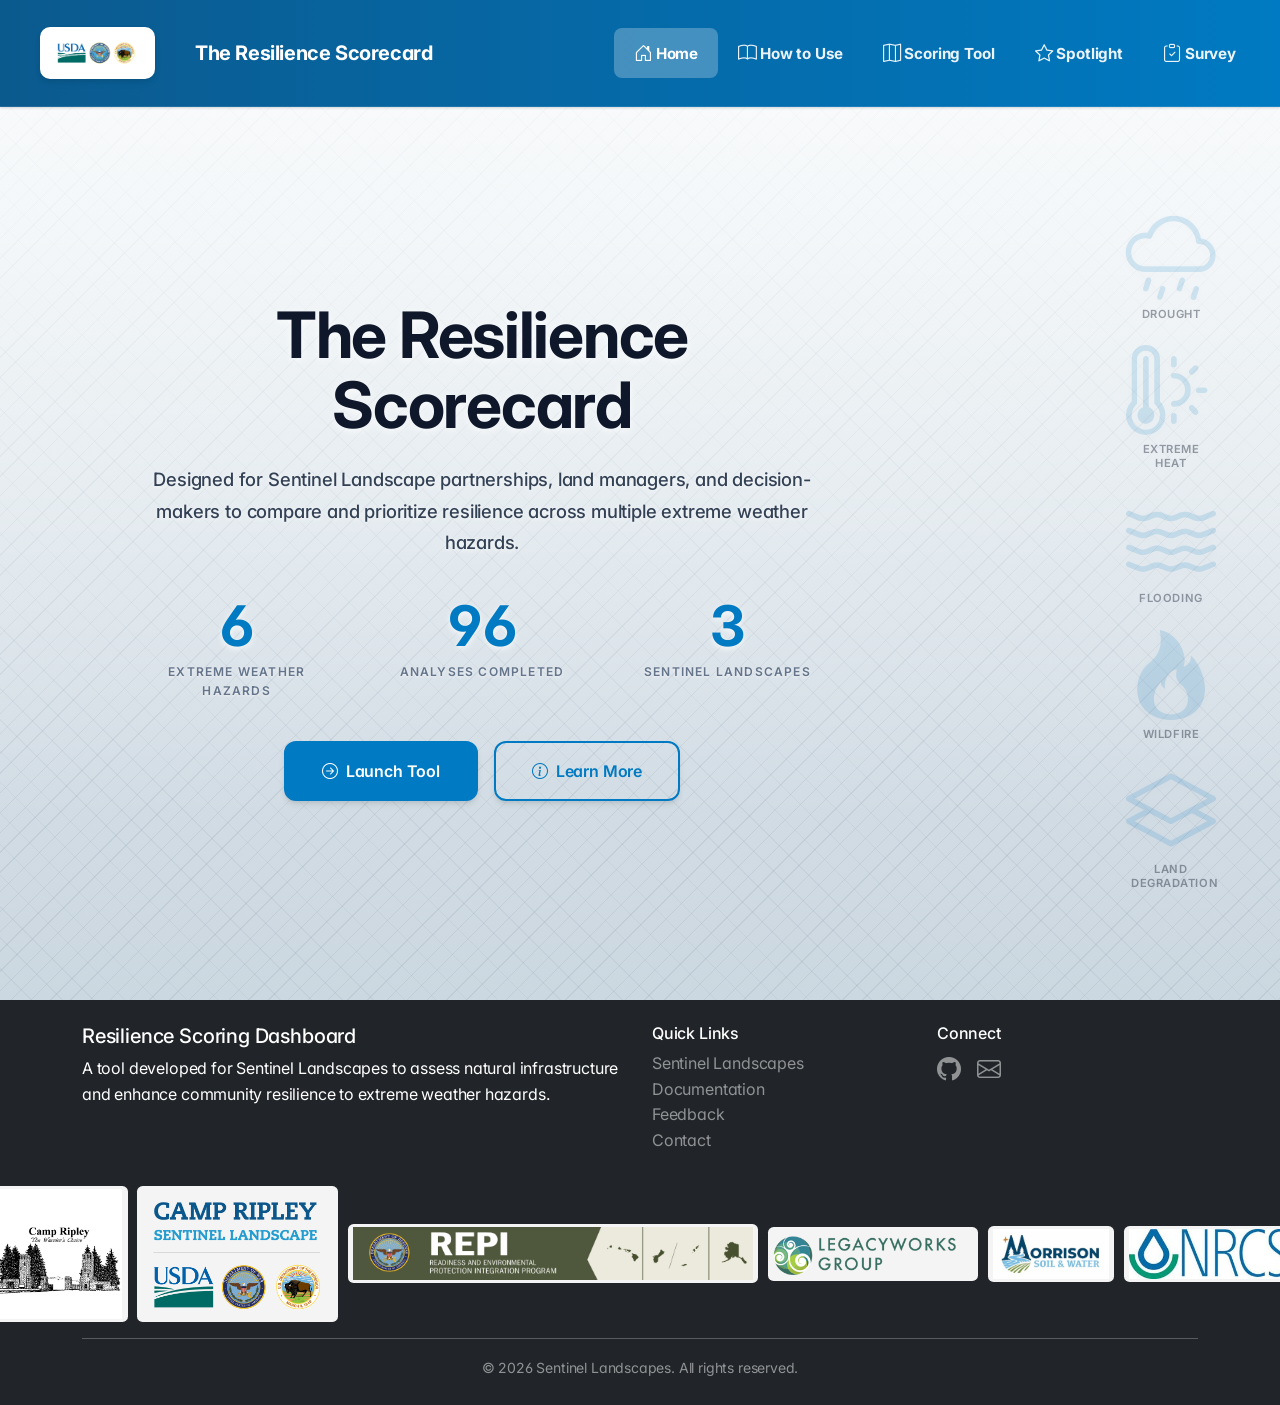
==== docs/index.html @ f7ff6e61 "git push" ====
<!doctype html>
<html lang="en">
<head>
  <meta charset="utf-8"/>
  <meta name="viewport" content="width=device-width, initial-scale=1"/>
  <title>The Resilience Scorecard - Home</title>

  <!-- Bootstrap + Icons -->
  <link href="https://cdn.jsdelivr.net/npm/bootstrap@5.3.3/dist/css/bootstrap.min.css" rel="stylesheet">
  <link href="https://cdn.jsdelivr.net/npm/bootstrap-icons@1.11.3/font/bootstrap-icons.css" rel="stylesheet">

  <!-- Font -->
  <link rel="preconnect" href="https://fonts.googleapis.com">
  <link rel="preconnect" href="https://fonts.gstatic.com" crossorigin>
  <link href="https://fonts.googleapis.com/css2?family=Inter:wght@400;500;600;700&display=swap" rel="stylesheet">

  <link rel="stylesheet" href="style.css"/>
</head>

<body>

<!-- Main Navigation -->
<nav id="mainNav" class="navbar navbar-expand-lg navbar-dark fixed-top">
  <div class="container-fluid px-4">
    <div class="navbar-brand d-flex align-items-center gap-2">
      <a href="https://sentinellandscapes.org/" target="_blank" rel="noopener noreferrer" class="logo-link">
        <img src="assets/SL_logo.png" alt="Sentinel Landscapes Logo" height="52px">
      </a>
      <a href="index.html" class="brand-text-link">
        <span class="fw-bold">The Resilience Scorecard</span>
      </a>
    </div>
    <button class="navbar-toggler" type="button" data-bs-toggle="collapse" data-bs-target="#navbarNav" 
            aria-controls="navbarNav" aria-expanded="false" aria-label="Toggle navigation">
      <span class="navbar-toggler-icon"></span>
    </button>
    <div class="collapse navbar-collapse" id="navbarNav">
      <ul class="navbar-nav ms-auto">
        <li class="nav-item">
          <a class="nav-link active" href="index.html">
            <i class="bi bi-house-door me-1"></i>Home
          </a>
        </li>
        <li class="nav-item">
          <a class="nav-link" href="how-to.html">
            <i class="bi bi-book me-1"></i>How to Use
          </a>
        </li>
        <li class="nav-item">
          <a class="nav-link" href="tool.html">
            <i class="bi bi-map me-1"></i>Scoring Tool
          </a>
        </li>
        <li class="nav-item">
          <a class="nav-link" href="spotlight.html">
            <i class="bi bi-star me-1"></i>Spotlight
          </a>
        </li>
        <li class="nav-item">
          <a class="nav-link" href="survey.html">
            <i class="bi bi-clipboard-check me-1"></i>Survey
          </a>
        </li>
      </ul>
    </div>
  </div>
</nav>

<!-- Hero Landing Section -->
<section class="landing-hero">
  <div class="container">
    <div class="hero-content text-center fade-in-up">
      <h1>The Resilience Scorecard</h1>
      <p class="lead">
        Designed for Sentinel Landscape partnerships, land managers, and decision-makers 
        to compare and prioritize resilience across multiple extreme weather hazards.
      </p>

      <!-- Stats Counter -->
      <div class="hero-stats justify-content-center">
        <div class="stat-item text-center">
          <div class="stat-number">6</div>
          <div class="stat-label">Extreme Weather Hazards</div>
        </div>
        <div class="stat-item text-center">
          <div class="stat-number">96</div>
          <div class="stat-label">Analyses Completed</div>
        </div>
        <div class="stat-item text-center">
          <div class="stat-number">3</div>
          <div class="stat-label">Sentinel Landscapes</div>
        </div>
      </div>

      <!-- CTA Buttons -->
      <div class="hero-actions justify-content-center">
        <a href="tool.html" class="btn btn-primary">
          <i class="bi bi-arrow-right-circle"></i> Launch Tool
        </a>
        <a href="how-to.html" class="btn btn-secondary">
          <i class="bi bi-info-circle"></i> Learn More
        </a>
      </div>
    </div>
  </div>

  <!-- Hazard Icons Grid (Right Side) -->
  <div class="hazard-icons-grid">
    <div class="hazard-icon-item">
      <i class="bi bi-cloud-drizzle" aria-hidden="true"></i>
      <span class="hazard-label">Drought</span>
    </div>
    <div class="hazard-icon-item">
      <i class="bi bi-thermometer-sun" aria-hidden="true"></i>
      <span class="hazard-label">Extreme Heat</span>
    </div>
    <div class="hazard-icon-item">
      <i class="bi bi-water" aria-hidden="true"></i>
      <span class="hazard-label">Flooding</span>
    </div>
    <div class="hazard-icon-item">
      <i class="bi bi-fire" aria-hidden="true"></i>
      <span class="hazard-label">Wildfire</span>
    </div>
    <div class="hazard-icon-item">
      <i class="bi bi-layers" aria-hidden="true"></i>
      <span class="hazard-label">Land Degradation</span>
    </div>
  </div>
</section>

<!-- Footer -->
<footer class="bg-dark text-white py-4">
  <div class="container">
    <div class="row">
      <div class="col-lg-6 mb-3 mb-lg-0">
        <h5>Resilience Scoring Dashboard</h5>
        <p class="mb-0">
          A tool developed for Sentinel Landscapes to assess natural infrastructure 
          and enhance community resilience to extreme weather hazards.
        </p>
      </div>
      <div class="col-lg-3 mb-3 mb-lg-0">
        <h6>Quick Links</h6>
        <ul class="list-unstyled">
          <li><a href="https://sentinellandscapes.org" class="text-white-50" target="_blank">Sentinel Landscapes</a></li>
            <li><a href="how-to.html" class="text-white-50">Documentation</a></li>
            <li><a href="survey.html" class="text-white-50">Feedback</a></li>
            <li><a href="contact.html" class="text-white-50">Contact</a></li>
        </ul>
      </div>
      <div class="col-lg-3">
        <h6>Connect</h6>
        <div class="d-flex gap-3">
          <a href="#" class="text-white-50"><i class="bi bi-github fs-4"></i></a>
          <a href="#" class="text-white-50"><i class="bi bi-envelope fs-4"></i></a>
        </div>
      </div>
    </div>
    <div class="footer-logos mt-3" aria-label="Partner Logos">
      <span class="footer-logo-link"><img src="assets/camp_ripley_logo.png" alt="Camp Ripley" class="footer-logo"></span>
      <span class="footer-logo-link"><img src="assets/SL_Lockups_CampRipley_DOW_stacked_top.png" alt="Camp Ripley Sentinel Landscape Partner Lockup" class="footer-logo"></span>
      <span class="footer-logo-link"><img src="assets/REPI_logo.png" alt="REPI" class="footer-logo"></span>
      <span class="footer-logo-link"><img src="assets/lwg_logo.png" alt="Land and Water Group" class="footer-logo"></span>
      <span class="footer-logo-link"><img src="assets/morrison_logo1.png.jpg" alt="Morrison" class="footer-logo"></span>
      <span class="footer-logo-link"><img src="assets/nrcs_logo.jpg" alt="NRCS" class="footer-logo"></span>
    </div>
    <hr class="my-3 bg-white">
    <div class="text-center text-white-50">
      <small>&copy; 2026 Sentinel Landscapes. All rights reserved.</small>
    </div>
  </div>
</footer>

<script src="https://cdn.jsdelivr.net/npm/bootstrap@5.3.3/dist/js/bootstrap.bundle.min.js"></script>

</body>
</html>
---- docs/style.css ----
/* ---------- THEMES (switch by putting class on <body>) ---------- */
:root {
  /* Original color palette - blue theme */
  --bg: #f9fafb;
  --bg-alt: #ffffff;
  --nav1: #007ac2; 
  --nav2: #0b5a8e;
  --card: #ffffff;
  --card-head: #f8fafc;
  --text: #0f172a;
  --text-secondary: #475569;
  --muted: #64748b;
  --primary: #007ac2;
  --primary-hover: #055e97;
  --primary-light: #d4e9f7;
  --accent: #0891b2;
  --accent-hover: #0e7490;
  --border: rgba(15, 23, 42, 0.08);
  --shadow-sm: 0 1px 2px 0 rgba(0, 0, 0, 0.05);
  --shadow-md: 0 4px 6px -1px rgba(0, 0, 0, 0.1), 0 2px 4px -1px rgba(0, 0, 0, 0.06);
  --shadow-lg: 0 10px 15px -3px rgba(0, 0, 0, 0.1), 0 4px 6px -2px rgba(0, 0, 0, 0.05);
  --shadow-xl: 0 20px 25px -5px rgba(0, 0, 0, 0.1), 0 10px 10px -5px rgba(0, 0, 0, 0.04);
  --radius: 12px;
  --radius-lg: 16px;

  /* class-break colors (leave as-is if you like your legend) */
  --c1:#f7efe6; --c2:#f1d5b9; --c3:#e8a870; --c4:#d57b45; --c5:#b4532a;
}

/* ---------- BASE USING TOKENS ---------- */
body { 
  font-family: 'Inter', system-ui, -apple-system, BlinkMacSystemFont, 'Segoe UI', Roboto, 'Helvetica Neue', Arial, sans-serif; 
  font-feature-settings: 'cv02', 'cv03', 'cv04', 'cv11';
  -webkit-font-smoothing: antialiased;
  -moz-osx-font-smoothing: grayscale;
  background: var(--bg); 
  color: var(--text);
  padding-top: 100px; /* Account for fixed navbar */
  scroll-behavior: smooth;
  line-height: 1.6;
  letter-spacing: -0.011em;
}

/* ---------- NAVIGATION BAR ---------- */
#mainNav {
  z-index: 1030;
  background: linear-gradient(90deg, #0b5a8e, #007ac2) !important;
  box-shadow: 0 1px 3px 0 rgba(0, 0, 0, 0.1), 0 1px 2px 0 rgba(0, 0, 0, 0.06);
  padding: 0.875rem 0 !important;
  backdrop-filter: blur(12px);
  border-bottom: 1px solid rgba(255, 255, 255, 0.1);
}

#mainNav .navbar-brand {
  font-size: 1.25rem !important;
  font-weight: 600 !important;
  color: #fff !important;
  letter-spacing: -0.02em;
}

#mainNav .navbar-brand .logo-link {
  display: inline-block;
  transition: transform 0.2s;
}

#mainNav .navbar-brand .brand-text-link {
  color: #fff !important;
  text-decoration: none;
  transition: opacity 0.2s;
  cursor: default;
  pointer-events: none;
}

#mainNav .navbar-brand .brand-text-link:hover {
  opacity: 0.9;
}

#mainNav .navbar-brand span {
  color: #fff !important;
}

#mainNav .navbar-brand img {
  transition: transform 0.3s cubic-bezier(0.4, 0, 0.2, 1);
  background: #ffffff;
  padding: 8px 12px;
  border-radius: 10px;
  box-shadow: 0 2px 4px rgba(0,0,0,0.08), 0 4px 8px rgba(0,0,0,0.04);
}

#mainNav .navbar-brand:hover {
  color: #fff !important;
}

#mainNav .navbar-brand .logo-link:hover img {
  transform: scale(1.05);
}

#mainNav .navbar-nav .nav-link {
  padding: 0.625rem 1.25rem !important;
  font-weight: 700 !important;
  font-size: 0.95rem !important;
  color: #fff !important;
  transition: all 0.3s cubic-bezier(0.4, 0, 0.2, 1);
  opacity: 0.92;
  border-radius: 8px;
  letter-spacing: -0.01em;
}

#mainNav .navbar-nav .nav-link i {
  font-size: 1.15rem;
  color: #fff !important;
}

#mainNav .navbar-nav .nav-link:hover {
  color: #fff !important;
  opacity: 1;
  background: rgba(255,255,255,0.15) !important;
  transform: translateY(-1px);
  box-shadow: 0 2px 4px rgba(0,0,0,0.1);
}

#mainNav .navbar-nav .nav-link.active {
  color: #fff !important;
  opacity: 1;
  background: rgba(255,255,255,0.25) !important;
  font-weight: 700 !important;
}

#mainNav .navbar-toggler {
  border-color: rgba(255,255,255,0.5) !important;
  padding: 0.5rem 0.75rem;
}

#mainNav .navbar-toggler:focus {
  box-shadow: 0 0 0 0.2rem rgba(255,255,255,0.25) !important;
}

#mainNav .navbar-toggler-icon {
  background-image: url("data:image/svg+xml,%3csvg xmlns='http://www.w3.org/2000/svg' viewBox='0 0 30 30'%3e%3cpath stroke='rgba%28255, 255, 255, 1%29' stroke-linecap='round' stroke-miterlimit='10' stroke-width='2' d='M4 7h22M4 15h22M4 23h22'/%3e%3c/svg%3e") !important;
  width: 1.5em;
  height: 1.5em;
}

/* ---------- PROGRESS INDICATOR ---------- */
.progress-container {
  position: fixed;
  top: 70px;
  left: 0;
  right: 0;
  height: 30px;
  background: white;
  border-bottom: 1px solid var(--border);
  z-index: 1020;
  display: flex;
  align-items: center;
  padding: 0 1rem;
  gap: 1rem;
}

.progress-container .progress-bar {
  height: 3px;
  background: linear-gradient(90deg, #007ac2, #0891b2);
  border-radius: 2px;
  transition: width 0.3s ease;
  flex: 1;
}

.progress-container .progress-text {
  font-size: 0.875rem;
  color: var(--text-secondary);
  white-space: nowrap;
  font-weight: 500;
}

/* Step Status Indicator */
.step-status {
  display: inline-flex;
  align-items: center;
  gap: 0.25rem;
  font-size: 0.875rem;
  font-weight: 500;
}

.step-status.complete::before {
  content: "✓";
  color: #10b981;
  font-weight: bold;
  font-size: 1rem;
}

.step-status.incomplete::before {
  content: "○";
  color: #d1d5db;
  font-size: 1rem;
}

.accordion-header .step-status {
  margin-left: auto;
  padding-left: 1rem;
}

/* Tooltip styling */
[data-bs-toggle="tooltip"] {
  position: relative;
  cursor: help;
}

[data-bs-toggle="tooltip"] i {
  color: var(--primary);
  font-size: 0.875rem;
  opacity: 0.7;
  transition: opacity 0.2s;
}

[data-bs-toggle="tooltip"]:hover i {
  opacity: 1;
}

.tooltip-inner {
  background-color: var(--text);
  font-size: 0.8125rem;
  max-width: 250px;
  text-align: left;
  padding: 0.5rem 0.75rem;
}

.tooltip.show {
  opacity: 1;
}

/* ---------- SECTION STYLING ---------- */
section {
  scroll-margin-top: 70px; /* Offset for fixed navbar */
  min-height: 100vh;
}

section.landing-hero {
  min-height: 100vh;
}

section.section-how-to {
  background: linear-gradient(135deg, #f9fafb 0%, #f0f4f8 100%);
  position: relative;
  overflow: hidden;
  padding: 5rem 0;
  border-top: 1px solid rgba(15, 23, 42, 0.08);
  box-shadow: inset 0 12px 24px rgba(15, 23, 42, 0.04);
}

/* Section Header Accent */
.section-header-accent {
  width: 60px;
  height: 4px;
  background: linear-gradient(90deg, #007ac2, #0891b2);
  margin: 0 auto 1.5rem;
  border-radius: 2px;
  animation: expandWidth 0.8s ease-out forwards;
}

@keyframes expandWidth {
  from {
    width: 0;
    opacity: 0;
  }
  to {
    width: 60px;
    opacity: 1;
  }
}

/* Step Card Design */
.step-card {
  background: white;
  border-radius: 12px;
  padding: 2rem;
  height: 100%;
  position: relative;
  border: 1px solid rgba(0, 122, 194, 0.1);
  transition: all 0.3s cubic-bezier(0.4, 0, 0.2, 1);
  box-shadow: 0 1px 3px rgba(0, 0, 0, 0.05);
  display: flex;
  flex-direction: column;
}

.step-card:hover {
  transform: translateY(-8px);
  box-shadow: 0 12px 24px rgba(0, 122, 194, 0.15);
  border-color: rgba(0, 122, 194, 0.3);
}

.step-number {
  display: inline-flex;
  align-items: center;
  justify-content: center;
  align-self: center;
  width: 48px;
  height: 48px;
  background: linear-gradient(135deg, #007ac2, #055e97);
  color: white;
  border-radius: 50%;
  font-weight: 700;
  font-size: 1.25rem;
  margin-bottom: 1.5rem;
  box-shadow: 0 4px 12px rgba(0, 122, 194, 0.25);
  transition: all 0.3s ease;
}

.step-card:hover .step-number {
  transform: scale(1.1);
  box-shadow: 0 6px 16px rgba(0, 122, 194, 0.35);
}

.step-title {
  color: #0f172a;
  font-weight: 600;
  margin-bottom: 1rem;
  font-size: 1.1rem;
  letter-spacing: -0.01em;
}

.step-description {
  color: #475569;
  font-size: 0.95rem;
  line-height: 1.6;
  margin: 0;
  flex-grow: 1;
}

/* Scoring Framework Templates */
.frameworks-panel {
  background: linear-gradient(180deg, #ffffff 0%, #f8fbff 100%);
  border: 1px solid rgba(15, 23, 42, 0.08);
  border-top: none;
  border-radius: 14px;
  padding: 2.25rem;
  box-shadow: 0 10px 28px rgba(15, 23, 42, 0.08);
  position: relative;
  overflow: hidden;
}

.frameworks-panel::before {
  content: "";
  position: absolute;
  inset: 0;
  background: radial-gradient(circle at top right, rgba(0, 122, 194, 0.12), transparent 55%);
  pointer-events: none;
}

.frameworks-panel .panel-header {
  margin-bottom: 1.25rem;
}

.process-story {
  background: rgba(15, 23, 42, 0.03);
  border: 1px solid rgba(15, 23, 42, 0.08);
  border-radius: 12px;
  padding: 1.25rem 1.4rem;
  margin-bottom: 1.5rem;
  color: #334155;
  line-height: 1.6;
  display: grid;
  gap: 0.9rem;
}

.process-story-intro {
  display: grid;
  gap: 0.75rem;
}

.process-story p {
  margin: 0;
}

.process-lede {
  font-size: 0.98rem;
}

.process-body {
  color: #475569;
}

.process-bridge {
  font-weight: 600;
  color: #0f172a;
  background: rgba(0, 122, 194, 0.08);
  border-radius: 10px;
  padding: 0.65rem 0.9rem;
}

.story-steps {
  margin: 0 0 0.9rem;
  padding: 0;
  list-style: none;
  color: #0f172a;
  font-weight: 600;
  display: grid;
  gap: 0.65rem;
  counter-reset: process-step;
}

/* ---------- Case Study Page Styles ---------- */
.case-hero {
  background: linear-gradient(180deg, rgba(2,48,86,0.5), rgba(0,122,194,0.35)), url('../assets/campripleyaerial.webp') center/cover no-repeat;
  color: #fff;
  border-radius: 12px;
  padding: 2.25rem 1.5rem;
  margin-bottom: 1.75rem;
  box-shadow: 0 8px 20px rgba(3,37,76,0.12);
  border: 1px solid rgba(255,255,255,0.06);
}
.case-hero h1 {
  font-size: 1.6rem;
  margin-bottom: 0.25rem;
  letter-spacing: -0.02em;
}
.case-hero p.lead {
  color: rgba(255,255,255,0.92);
  font-size: 0.98rem;
  margin-bottom: 0;
  opacity: 0.95;
}

.case-content {
  display: grid;
  grid-template-columns: 1fr 340px;
  gap: 2rem;
  align-items: start;
}

.case-main {
  background: var(--bg-alt);
  padding: 1.5rem 1.75rem;
  border-radius: 12px;
  box-shadow: var(--shadow-sm);
}

.case-main h3, .case-main h4, .case-main h5 {
  color: var(--text);
  margin-top: 1.25rem;
}

.case-main p { color: var(--text-secondary); font-size: 1rem; line-height:1.7; }

.case-lead {
  font-size: 1.02rem;
  color: var(--text-secondary);
}

.case-sidebar .card {
  border-radius: 12px;
  box-shadow: var(--shadow-sm);
  border: 1px solid rgba(15,23,42,0.06);
}

.case-sidebar { position: relative; }
.case-sidebar .sticky { position: sticky; top: 110px; }

.case-facts {
  list-style: none;
  padding: 0.5rem 0;
  margin: 0;
  color: var(--text-secondary);
}
.case-facts li { padding: 0.5rem 0; border-bottom: 1px dashed rgba(15,23,42,0.04); }
.case-facts li:last-child { border-bottom: none; }

.case-downloads .btn {
  width: 100%;
  text-align: left;
  border-radius: 10px;
  padding: 0.65rem 0.9rem;
}

.case-downloads .btn.btn-primary { background: linear-gradient(90deg,var(--nav1),var(--nav2)); border: none; box-shadow: 0 6px 14px rgba(3,37,76,0.08); color: #fff; }
.case-downloads .btn.btn-outline-primary { border-color: rgba(0,122,194,0.12); color: var(--nav2); }
.case-downloads .btn i { opacity: 0.95; }

.case-map-preview {
  border-radius: 10px;
  overflow: hidden;
  display: block;
  box-shadow: var(--shadow-sm);
}

.case-quote {
  border-left: 4px solid rgba(0,122,194,0.12);
  padding: 0.8rem 1rem;
  background: rgba(3,37,76,0.02);
  border-radius: 8px;
  color: var(--text-secondary);
  margin: 1rem 0;
}

/* Map gallery thumbnails */
.map-gallery .gallery-thumb img {
  border: 2px solid rgba(15,23,42,0.04);
  transition: transform 0.18s ease, box-shadow 0.18s ease;
}
.map-gallery .gallery-thumb img:hover {
  transform: translateY(-4px) scale(1.02);
  box-shadow: 0 8px 18px rgba(3,37,76,0.08);
}
.map-gallery #mapPreview { cursor: pointer; }

/* Larger preview and modal sizing for maps */
.case-map-preview {
  width: 100%;
  max-height: 580px;
  object-fit: cover;
  border-radius: 12px;
}

.map-gallery .gallery-thumb img {
  border: 2px solid rgba(15,23,42,0.04);
  transition: transform 0.18s ease, box-shadow 0.18s ease;
  width: 220px;
  height: 140px;
  object-fit: cover;
}
.map-gallery .gallery-thumb img:hover {
  transform: translateY(-6px) scale(1.03);
  box-shadow: 0 12px 28px rgba(3,37,76,0.12);
}

/* Make modal bigger on large screens and constrain image height */
.modal-dialog.modal-xl { max-width: 1400px; }
.carousel .d-block.w-100 { width: 100%; max-height: 900px; object-fit: contain; }

@media (max-width: 991px) {
  .map-gallery .gallery-thumb img { width: 120px; height: 80px; }
  .case-map-preview { max-height: 360px; }
}

/* Section separator */
.section-sep { 
  height: 8px; 
  width: 64px; 
  background: linear-gradient(90deg,var(--nav1),var(--nav2)); 
  margin: 2rem auto; 
  border-radius: 6px; 
}

/* Metrics cards */
.metrics-grid { display: grid; grid-template-columns: repeat(4,1fr); gap: 1rem; margin-top: 1rem; }
.metric-card { background: var(--bg-alt); border-radius: 10px; padding: 1rem; box-shadow: var(--shadow-sm); border: 1px solid rgba(15,23,42,0.04); text-align: center; }
.metric-card .value { font-size: 1.35rem; font-weight: 700; color: var(--nav2); }
.metric-card .label { font-size: 0.85rem; color: var(--text-secondary); }

/* Executive summary */
.exec-summary { background: linear-gradient(90deg, rgba(0,122,194,0.04), rgba(3,37,76,0.02)); border-left: 4px solid rgba(0,122,194,0.12); padding: 1rem 1.25rem; border-radius: 8px; margin: 1rem 0; color: var(--text-secondary); }

/* Methods accordion tweaks */
.methods-accordion .accordion-body { color: var(--text-secondary); font-size: 0.95rem; }

/* Carousel caption overlay */
.carousel-caption-overlay {
  position: absolute; left: 1.25rem; right: 1.25rem; bottom: 1.25rem; background: rgba(0,0,0,0.48); color: #fff; padding: 0.6rem 0.9rem; border-radius: 8px; font-size: 0.95rem;
}

/* Histogram */
.mini-hist { display:block; width:100%; height:56px; }
.mini-hist rect { fill: var(--nav1); opacity: 0.9; }

@media (max-width: 991px) {
  .metrics-grid { grid-template-columns: repeat(2,1fr); }
}

/* Inline figure styling within narrative */
.case-inline-figure { margin: 1rem 0; }
.case-inline-figure img { width: 100%; border-radius: 10px; box-shadow: var(--shadow-sm); }
.case-inline-figure figcaption { display: block; margin-top: 0.35rem; color: var(--text-secondary); }

@media (min-width: 992px) {
  .case-inline-figure.half { width: 48%; float: left; margin-right: 4%; }
  .case-inline-figure.half + .case-inline-figure.half { margin-right: 0; }
}

@media (max-width: 991px) {
  .case-content { grid-template-columns: 1fr; }
  .case-hero { padding: 1.5rem 1rem; }
  .case-main { padding: 1rem; }
}

.story-steps li {
  position: relative;
  padding-left: 2.4rem;
  font-weight: 500;
}

.story-steps li::before {
  counter-increment: process-step;
  content: counter(process-step);
  position: absolute;
  left: 0;
  top: 0.05rem;
  width: 1.75rem;
  height: 1.75rem;
  border-radius: 999px;
  background: rgba(0, 122, 194, 0.14);
  color: #055e97;
  font-weight: 700;
  display: inline-flex;
  align-items: center;
  justify-content: center;
  font-size: 0.85rem;
}

.process-footer {
  margin: 0;
  padding-top: 0.75rem;
  border-top: 1px dashed rgba(15, 23, 42, 0.12);
  color: #475569;
}

.panel-tag {
  display: inline-flex;
  align-items: center;
  padding: 0.35rem 0.75rem;
  border-radius: 999px;
  background: rgba(0, 122, 194, 0.12);
  color: #007ac2;
  font-weight: 600;
  font-size: 0.75rem;
  text-transform: uppercase;
  letter-spacing: 0.08em;
  margin-bottom: 0.75rem;
}

.pdf-list {
  display: grid;
  grid-template-columns: repeat(2, minmax(0, 1fr));
  gap: 0.9rem;
}

/* Variant: single-column pdf-list (useful for narrow panels) */
.pdf-list.single-col {
  grid-template-columns: 1fr;
}

/* Contact page card adjustments */
.contact-page .card {
  /* let cards size naturally to their content */
  height: auto !important;
}
.contact-page .card .card-body h5 {
  font-size: 1.05rem;
}
.contact-page .card .card-body .small,
.contact-page .card .card-body p.small {
  font-size: 0.95rem;
}
.contact-page .card .btn-sm {
  font-size: 0.85rem;
}

.pdf-link {
  display: flex;
  align-items: center;
  gap: 0.75rem;
  padding: 0.85rem 1rem;
  background: #ffffff;
  border: 1px solid rgba(15, 23, 42, 0.08);
  border-radius: 12px;
  box-shadow: 0 6px 16px rgba(15, 23, 42, 0.06);
  text-decoration: none;
  color: inherit;
  transition: all 0.2s ease;
}

.pdf-link:hover {
  background: #f0f8ff;
  border-color: rgba(0, 122, 194, 0.4);
  box-shadow: 0 10px 18px rgba(0, 122, 194, 0.14);
  transform: translateY(-3px);
}

.pdf-icon-mini {
  display: inline-flex;
  align-items: center;
  justify-content: center;
  width: 36px;
  height: 36px;
  background: linear-gradient(135deg, #007ac2, #0891b2);
  border-radius: 8px;
  color: white;
  font-size: 1.1rem;
  flex-shrink: 0;
}

.pdf-text {
  font-weight: 600;
  color: #0f172a;
  font-size: 1rem; /* increased for better readability */
  line-height: 1.2;
  flex-grow: 1;
}

.pdf-action {
  display: inline-flex;
  align-items: center;
  justify-content: center;
  width: 30px;
  height: 30px;
  background: rgba(0, 122, 194, 0.12);
  border-radius: 8px;
  color: #007ac2;
  font-size: 1rem;
  flex-shrink: 0;
  transition: all 0.2s ease;
}

.pdf-link:hover .pdf-action {
  background: #007ac2;
  color: white;
}

.pdf-note {
  font-size: 0.85rem;
  margin: 1rem 0 0;
}

.hazard-definitions {
  margin-top: 0;
  padding-top: 0;
}

.definitions-header {
  margin-bottom: 1.75rem;
}

.definitions-header .panel-tag {
  margin-bottom: 0.5rem;
}

.definitions-header h4 {
  font-size: 1.1rem;
  margin-bottom: 0.5rem !important;
}

.hazard-grid {
  display: grid;
  grid-template-columns: repeat(3, 1fr);
  gap: 1.25rem;
  max-width: 1100px;
  margin: 0 auto;
  justify-content: center;
  align-items: start;
}

.hazard-item {
  background: #ffffff;
  border: 1px solid rgba(15, 23, 42, 0.1);
  border-radius: 14px;
  padding: 1.25rem;
  box-shadow: 0 2px 8px rgba(15, 23, 42, 0.05);
  position: relative;
  transition: all 0.25s ease;
  cursor: pointer;
}

.hazard-item:hover {
  border-color: rgba(0, 122, 194, 0.25);
  box-shadow: 0 6px 16px rgba(0, 122, 194, 0.08);
}

.hazard-item[open] {
  border-color: rgba(0, 122, 194, 0.4);
  box-shadow: 0 8px 20px rgba(0, 122, 194, 0.12);
}

.hazard-summary {
  display: flex;
  flex-direction: column;
  gap: 0.5rem;
  cursor: pointer;
  list-style: none;
  align-items: flex-start;
  width: 100%;
}

.hazard-summary::-webkit-details-marker {
  display: none;
}

.hazard-summary::after {
  content: "+";
  position: absolute;
  top: 1.25rem;
  right: 1.25rem;
  font-weight: 700;
  color: #0e7490;
  font-size: 1.25rem;
  line-height: 1;
  transition: color 0.25s ease;
}

.hazard-item:hover .hazard-summary::after {
  color: #055e97;
}

.hazard-item[open] .hazard-summary::after {
  content: "−";
}

.hazard-name {
  font-weight: 700;
  font-size: 1.05rem;
  color: #0f172a;
  margin-right: 1.75rem;
  padding-right: 0.5rem;
}

.hazard-desc {
  margin: 1rem -1.25rem -1.25rem -1.25rem;
  font-size: 0.875rem;
  color: #475569;
  line-height: 1.55;
  background: #fafbfc;
  padding: 1.25rem;
  border-radius: 0 0 14px 14px;
  display: none;
}

.hazard-item[open] .hazard-desc {
  display: block;
}

.frameworks-download {
  margin-top: 3rem;
  padding-top: 2.5rem;
  border-top: 2px solid rgba(15, 23, 42, 0.12);
}

.scoring-methodology {
  margin-top: 3rem;
  padding-top: 2.5rem;
  border-top: 2px solid rgba(15, 23, 42, 0.12);
}

.methodology-intro {
  margin-bottom: 1.25rem;
}

@media (max-width: 768px) {
  .hazard-grid {
    grid-template-columns: repeat(2, 1fr);
    gap: 1rem;
  }
  
  .hazard-item {
    padding: 1.1rem;
  }
  
  .hazard-summary::after {
    top: 1.1rem;
    right: 1.1rem;
  }
}

@media (max-width: 576px) {
  .hazard-grid {
    grid-template-columns: 1fr;
  }
}

.tips-card {
  background: white;
  border-radius: 12px;
  padding: 2.5rem;
  box-shadow: 0 2px 8px rgba(0, 122, 194, 0.1);
  display: flex;
  gap: 1.5rem;
}

.tips-card.compact {
  padding: 2rem;
}

.tips-icon {
  display: flex;
  align-items: flex-start;
  justify-content: center;
  width: 50px;
  height: 50px;
  background: linear-gradient(135deg, #fef3c7, #fde68a);
  border-radius: 8px;
  color: #d97706;
  font-size: 1.5rem;
  flex-shrink: 0;
}

.tips-content {
  flex-grow: 1;
}

.tips-title {
  color: #0f172a;
  font-weight: 700;
  margin: 0 0 1rem;
  font-size: 1.1rem;
}

.tips-list {
  color: #475569;
  margin: 0;
  padding-left: 1.5rem;
  list-style: none;
}

.tips-list li {
  margin-bottom: 0.75rem;
  line-height: 1.6;
  position: relative;
  padding-left: 1rem;
}

.tips-list li::before {
  content: "✓";
  position: absolute;
  left: 0;
  color: #10b981;
  font-weight: 700;
}

.process-note {
  margin-top: 1.25rem;
  padding-top: 1rem;
  border-top: 1px dashed rgba(15, 23, 42, 0.12);
}

.process-title {
  font-weight: 700;
  font-size: 0.95rem;
  color: #0f172a;
  margin: 0 0 0.35rem;
}

.process-text {
  margin: 0;
  color: #475569;
  font-size: 0.9rem;
  line-height: 1.55;
}

.tips-bottom {
  border-left-color: #0891b2;
}

@media (max-width: 767px) {
  .pdf-list {
    grid-template-columns: 1fr;
  }
}

/* Buttons inside pdf-list should have slightly larger text for emphasis */
.pdf-list .btn,
.pdf-link .pdf-text {
  font-size: 1rem;
}

section.section-tool {
  background: #fff;
  min-height: auto;
}

section.section-survey {
  background: var(--bg);
}

section.section-spotlight {
  background: #fff;
}

/* ---------- INTRO SECTION ---------- */
@keyframes gradientShift {
  0%, 100% { 
    background-position: 0% 50%; 
    transform: scale(1);
  }
  50% { 
    background-position: 100% 50%; 
    transform: scale(1.02);
  }
}

@keyframes breathe {
  0%, 100% {
    opacity: 1;
    transform: scale(1) translateY(0);
  }
  50% {
    opacity: 0.95;
    transform: scale(1.01) translateY(-5px);
  }
}

.landing-hero {
  min-height: 100vh;
  padding: 8rem 4rem;
  position: relative;
  display: flex;
  align-items: center;
  justify-content: center;
  overflow: hidden;

  background:
    /* Original terrain gradient */
    linear-gradient(
      180deg,
      #e3ecf0 0%,
      #d3dde5 35%,
      #c5d3dc 65%,
      #b8c9d5 100%
    );
  background-size: 200% 200%;
  animation: gradientShift 40s ease-in-out infinite;
}

/* FORCE DARK TEXT - HIGHEST PRIORITY */
section#intro h1,
section.landing-hero h1,
.landing-hero h1 {
  color: #0f172a !important;
  font-weight: 700 !important;
  opacity: 1 !important;
}

section#intro p,
section.landing-hero p,
.landing-hero p {
  color: #334155 !important;
  font-weight: 500 !important;
  opacity: 1 !important;
}

section#intro .stat-number,
section.landing-hero .stat-number {
  color: #007ac2 !important;
  font-weight: 700 !important;
  opacity: 1 !important;
  text-shadow: 0 2px 6px rgba(255, 255, 255, 0.8) !important;
}

section#intro .stat-label,
section.landing-hero .stat-label {
  color: #64748b !important;
  opacity: 1 !important;
}

@keyframes topoDrift {
  0%   { 
    background-position: 50% 50%; 
    transform: translate(0, 0) rotate(0deg);
  }
  33%  { 
    background-position: 48% 52%; 
    transform: translate(-1%, 1%) rotate(0.5deg);
  }
  66%  { 
    background-position: 52% 48%; 
    transform: translate(1%, -0.5%) rotate(-0.3deg);
  }
  100% { 
    background-position: 50% 50%; 
    transform: translate(0, 0) rotate(0deg);
  }
}

@keyframes floatPulse {
  0%, 100% {
    transform: translateY(0) scale(1);
    filter: brightness(1);
  }
  50% {
    transform: translateY(-10px) scale(1.01);
    filter: brightness(1.03);
  }
}


.landing-hero::before {
  content: "";
  position: absolute;
  inset: -20%;
  z-index: 1;
  pointer-events: none;

  background:
    /* Original contour lines */
    repeating-linear-gradient(
      135deg,
      rgba(75, 95, 115, 0.18) 0px,
      rgba(75, 95, 115, 0.18) 1px,
      transparent 1px,
      transparent 14px
    ),
    repeating-linear-gradient(
      45deg,
      rgba(85, 105, 125, 0.12) 0px,
      rgba(85, 105, 125, 0.12) 1px,
      transparent 1px,
      transparent 22px
    );

  filter: blur(0.4px);
  opacity: 0.55;
  animation: contourDrift 120s linear infinite;
}

@keyframes contourDrift {
  0% {
    transform: translate(0, 0) scale(1);
    opacity: 0.55;
  }
  33% {
    transform: translate(-2%, 1.5%) scale(1.01);
    opacity: 0.6;
  }
  66% {
    transform: translate(1%, -1%) scale(0.99);
    opacity: 0.5;
  }
  100% {
    transform: translate(0, 0) scale(1);
    opacity: 0.55;
  }
}

.landing-hero::after {
  content: "";
  position: absolute;
  inset: 0;
  z-index: 2;
  pointer-events: none;

  background:
    linear-gradient(
      180deg,
      rgba(255,255,255,0.75) 0%,
      rgba(255,255,255,0.6) 18%,
      rgba(255,255,255,0.35) 45%,
      rgba(255,255,255,0.15) 65%,
      transparent 80%
    );
  animation: hazeDrift 80s ease-in-out infinite alternate;
}

@keyframes hazeDrift {
  0% {
    opacity: 1;
    transform: translateY(0);
  }
  100% {
    opacity: 0.9;
    transform: translateY(-3%);
  }
}


/* Fade In Up Animation - Enhanced for Staggered Reveal */
@keyframes fadeInUp {
  from {
    opacity: 0;
    transform: translateY(30px);
  }
  to {
    opacity: 1;
    transform: translateY(0);
  }
}

.fade-in-up {
  animation: fadeInUp 0.8s ease-out forwards;
  opacity: 0;
}

/* Floating Decorative Elements */
.float-decorations {
  position: absolute;
  inset: 0;
  pointer-events: none;
  z-index: 5;
  overflow: hidden;
}

.float-icon {
  position: absolute;
  color: rgba(0, 122, 194, 0.08);
  opacity: 0;
  animation: floatGentle 20s ease-in-out infinite, fadeInSlow 1.5s ease-out forwards;
}

@keyframes floatGentle {
  0%, 100% {
    transform: translateY(0) translateX(0) rotate(0deg);
  }
  25% {
    transform: translateY(-20px) translateX(10px) rotate(5deg);
  }
  50% {
    transform: translateY(-10px) translateX(-10px) rotate(-3deg);
  }
  75% {
    transform: translateY(-25px) translateX(5px) rotate(2deg);
  }
}

@keyframes fadeInSlow {
  from {
    opacity: 0;
  }
  to {
    opacity: 1;
  }
}

.float-icon svg {
  filter: blur(0.5px);
  opacity: 0.6;
}

/* Individual float positioning */
.float-1 {
  top: 15%;
  left: 8%;
  animation-duration: 25s;
  animation-delay: 0.5s;
}

.float-2 {
  top: 25%;
  right: 12%;
  animation-duration: 30s;
  animation-delay: 1s;
}

.float-3 {
  top: 60%;
  left: 15%;
  animation-duration: 22s;
  animation-delay: 1.5s;
}

.float-4 {
  top: 70%;
  right: 18%;
  animation-duration: 28s;
  animation-delay: 0.8s;
}

.float-5 {
  top: 45%;
  right: 8%;
  animation-duration: 26s;
  animation-delay: 1.2s;
}

/* Hazard Icons Grid */
.hazard-icons-grid {
  position: absolute;
  right: 5%;
  top: 50%;
  transform: translateY(-50%);
  z-index: 4;
  display: flex;
  flex-direction: column;
  gap: 1.5rem;
  pointer-events: none;
}

.hazard-icon-item {
  display: flex;
  flex-direction: column;
  align-items: center;
  gap: 0.5rem;
  opacity: 0;
  animation: fadeInRight 1s ease-out forwards;
  transition: all 0.3s ease;
}

.hazard-icon-item:nth-child(1) { animation-delay: 0.6s; }
.hazard-icon-item:nth-child(2) { animation-delay: 0.8s; }
.hazard-icon-item:nth-child(3) { animation-delay: 1s; }
.hazard-icon-item:nth-child(4) { animation-delay: 1.2s; }
.hazard-icon-item:nth-child(5) { animation-delay: 1.4s; }

@keyframes fadeInRight {
  from {
    opacity: 0;
    transform: translateX(30px);
  }
  to {
    opacity: 1;
    transform: translateX(0);
  }
}

.hazard-icon-item i {
  color: rgba(0, 122, 194, 0.15);
  filter: drop-shadow(0 2px 4px rgba(0, 0, 0, 0.08));
  transition: all 0.3s ease;
  font-family: "bootstrap-icons";
  font-size: 90px;
  line-height: 1;
  width: 90px;
  height: 90px;
  display: inline-flex;
  align-items: center;
  justify-content: center;
}

.hazard-icon-item:hover i {
  color: rgba(0, 122, 194, 0.35);
  transform: scale(1.1);
  filter: drop-shadow(0 4px 8px rgba(0, 0, 0, 0.12));
}

.hazard-label {
  font-size: 0.7rem;
  font-weight: 600;
  color: rgba(15, 23, 42, 0.4);
  text-transform: uppercase;
  letter-spacing: 0.05em;
  text-align: center;
  transition: all 0.3s ease;
  max-width: 80px;
  line-height: 1.2;
}

.hazard-icon-item:hover .hazard-label {
  color: rgba(15, 23, 42, 0.7);
}

/* Wave Divider */
.wave-divider {
  position: absolute;
  bottom: 0;
  left: 0;
  width: 100%;
  overflow: hidden;
  line-height: 0;
  z-index: 2;
}

.wave-divider svg {
  position: relative;
  display: block;
  width: calc(100% + 1.3px);
  height: 60px;
}

.wave-divider path {
  fill: var(--bg);
}

.landing-hero .hero-content,
#intro .hero-content,
.hero-content {
  max-width: 800px;
  position: relative;
  z-index: 10;
  padding: 3.5rem !important;
  background: transparent !important;
  backdrop-filter: none !important;
  -webkit-backdrop-filter: none !important;
  border-radius: 0 !important;
  box-shadow: none !important;
  border: none !important;
}

/* Hero Stats Counter */
.hero-stats {
  display: flex;
  gap: 3rem;
  margin: 2.5rem 0;
  flex-wrap: wrap;
}

.stat-item {
  flex: 1;
  min-width: 150px;
}

.landing-hero .stat-number,
#intro .stat-number,
.stat-number {
  font-size: 3.5rem !important;
  font-weight: 700 !important;
  color: #0f766e !important;
  line-height: 1 !important;
  margin-bottom: 0.5rem !important;
  letter-spacing: -0.02em !important;
  font-variant-numeric: tabular-nums !important;
  text-shadow: 0 2px 6px rgba(255, 255, 255, 0.8) !important;
  opacity: 1 !important;
  will-change: auto !important;
  transform: translateZ(0) !important;
}


.landing-hero .stat-label,
#intro .stat-label,
.stat-label {
  font-size: 0.75rem !important;
  color: #475569 !important;
  font-weight: 600 !important;
  text-transform: uppercase !important;
  letter-spacing: 0.1em !important;
  text-shadow: 0 1px 3px rgba(255, 255, 255, 0.7) !important;
  opacity: 1 !important;
  will-change: auto !important;
  transform: translateZ(0) !important;
}

.landing-hero .hero-content h1,
#intro .hero-content h1,
.hero-content h1 {
  color: #0f172a !important;
  font-size: 4rem !important;
  font-weight: 700 !important;
  margin-bottom: 1.5rem !important;
  line-height: 1.1 !important;
  letter-spacing: -0.02em !important;
  text-shadow: 0 2px 8px rgba(255, 255, 255, 0.8) !important;
  opacity: 1 !important;
  -webkit-text-fill-color: #0f172a !important;
  background: none !important;
  will-change: auto !important;
  transform: translateZ(0) !important;
}

.landing-hero .hero-content p,
#intro .hero-content p,
.hero-content p {
  color: #334155 !important;
  font-size: 1.15rem !important;
  line-height: 1.7 !important;
  margin-bottom: 2.5rem !important;
  font-weight: 500 !important;
  letter-spacing: -0.01em !important;
  text-shadow: 0 1px 4px rgba(255, 255, 255, 0.8) !important;
  opacity: 1 !important;
  will-change: auto !important;
  transform: translateZ(0) !important;
}

.hero-actions {
  display: flex;
  gap: 1rem;
  flex-wrap: wrap;
}

.hero-actions .btn-primary,
.hero-actions .btn-secondary {
  padding: 1rem 2.25rem;
  font-weight: 600;
  font-size: 1rem;
  border-radius: 12px;
  text-decoration: none;
  transition: all 0.3s cubic-bezier(0.4, 0, 0.2, 1);
  display: inline-flex;
  align-items: center;
  gap: 0.5rem;
  letter-spacing: -0.01em;
  box-shadow: var(--shadow-md);
}

.hero-actions .btn-primary {
  background: var(--primary);
  color: #fff;
  border: 2px solid var(--primary);
}

.hero-actions .btn-primary:hover {
  background: var(--primary-hover);
  border-color: var(--primary-hover);
  transform: translateY(-2px);
  box-shadow: var(--shadow-xl);
}

.hero-actions .btn-secondary {
  background: transparent;
  color: var(--primary);
  border: 2px solid var(--primary);
}

.hero-actions .btn-secondary:hover {
  background: var(--primary);
  color: #fff;
  transform: translateY(-2px);
  box-shadow: var(--shadow-xl);
}

@media (max-width: 768px) {
  .landing-hero {
    padding: 4rem 2rem;
  }
  
  .hero-content {
    padding: 2rem 1.5rem;
  }
  
  .hero-content h1 {
    font-size: 2.5rem;
  }
  
  .hero-content p {
    font-size: 1.1rem;
  }

  .hero-stats {
    gap: 1.5rem;
  }

  .stat-number {
    font-size: 2.5rem;
  }

  .wave-divider svg {
    height: 40px;
  }

  /* Hide decorative elements on mobile for cleaner look */
  .float-decorations,
  .hazard-icons-grid {
    display: none;
  }

  /* Responsive "How to Use" section */
  .step-card {
    padding: 1.5rem;
  }

  .step-number {
    width: 40px;
    height: 40px;
    font-size: 1rem;
    margin-bottom: 1rem;
  }

  .step-title {
    font-size: 1rem;
  }

  .step-description {
    font-size: 0.9rem;
  }

  .tips-card {
    padding: 1.5rem;
    flex-direction: column;
  }

  .frameworks-panel {
    padding: 1.5rem;
  }

  .pdf-list {
    grid-template-columns: 1fr;
  }

  .pdf-link {
    padding: 0.75rem 0.9rem;
  }

  .pdf-icon-mini {
    width: 32px;
    height: 32px;
    font-size: 1rem;
  }

  .pdf-action {
    width: 28px;
    height: 28px;
    font-size: 0.9rem;
  }

  section.section-how-to {
    padding: 3rem 0;
  }
}

@media (max-width: 1200px) {
  .hazard-icons-grid {
    right: 2%;
    gap: 1rem;
  }
  
  .hazard-icon-item i {
    font-size: 70px;
    width: 70px;
    height: 70px;
  }
  
  .hazard-label {
    font-size: 0.65rem;
  }
}

.section-intro h1 {
  color: var(--nav2);
  text-shadow: 0 2px 4px rgba(0,0,0,0.1);
}

.section-intro .btn-lg {
  padding: 0.75rem 1.5rem;
  font-weight: 600;
  transition: all 0.3s;
}

.section-intro .btn:hover {
  transform: translateY(-2px);
  box-shadow: 0 4px 12px rgba(0,0,0,0.15);
}



/* ---------- SURVEY SECTION ---------- */
.section-survey .form-label {
  color: var(--text);
  margin-bottom: 0.5rem;
}

.section-survey .form-check {
  margin-bottom: 0.5rem;
}

.section-survey .btn-lg {
  font-weight: 600;
}

/* ---------- SPOTLIGHT SECTION ---------- */
.section-spotlight .card {
  transition: all 0.3s cubic-bezier(0.4, 0, 0.2, 1);
  overflow: hidden;
  border-radius: var(--radius);
  border: 1px solid var(--border);
  box-shadow: var(--shadow-sm);
}

.section-spotlight .card:hover {
  transform: translateY(-4px);
  box-shadow: var(--shadow-lg) !important;
  border-color: var(--primary-light);
}

.section-spotlight .card-img-top {
  transition: transform 0.3s;
}

.section-spotlight .card:hover .card-img-top {
  transform: scale(1.05);
}

/* ---------- FOOTER ---------- */
footer a {
  text-decoration: none;
  transition: color 0.2s;
}

footer a:hover {
  color: #fff !important;
}

.footer-logos {
  display: flex;
  flex-wrap: nowrap;
  justify-content: center;
  align-items: center;
  gap: 0.6rem;
  width: min(100%, 1080px);
  margin-inline: auto;
}

.footer-logo-link {
  display: flex;
  align-items: center;
  justify-content: center;
  flex: 0 0 auto;
  padding: 0.2rem 0.32rem;
  background: rgba(255, 255, 255, 0.95);
  border-radius: 0.35rem;
  transition: opacity 0.2s ease;
}

.footer-logo-link:hover {
  opacity: 0.9;
}

.footer-logo {
  max-height: 200px;
  max-width: 200px;
  object-fit: contain;
  width: auto;
  display: block;
}

.footer-logo[src*="REPI_logo"] {
  max-height: 108px;
  max-width: 400px;
}

.footer-logo[src*="SL_Lockups_CampRipley_DOW_stacked_top"] {
  max-height: 130px;
  max-width: 410px;
}

.footer-logo[src*="camp_ripley_logo"] {
  max-height: 130px;
}

.footer-logo[src*="lwg_logo"] {
  max-height: 50px;
}

.footer-logo[src*="morrison_logo1"] {
  max-height: 50px;
}

.footer-logo[src*="nrcs_logo"] {
  max-height: 50px;
}

@media (max-width: 576px) {
  .footer-logos {
    gap: 0.3rem;
    width: min(100%, 100%);
  }

  .footer-logo-link {
    padding: 0.1rem 0.16rem;
  }

  .footer-logo {
    max-height: 28px;
    max-width: 116px;
  }

  .footer-logo[src*="REPI_logo"] {
    max-height: 42px;
    max-width: 230px;
  }

  .footer-logo[src*="SL_Lockups_CampRipley_DOW_stacked_top"] {
    max-height: 41px;
    max-width: 225px;
  }

  .footer-logo[src*="camp_ripley_logo"] {
    max-height: 45px;
  }

  .footer-logo[src*="lwg_logo"] {
    max-height: 29px;
  }

  .footer-logo[src*="morrison_logo1"] {
    max-height: 30px;
  }

  .footer-logo[src*="nrcs_logo"] {
    max-height: 32px;
  }
}

/* ---------- OLD NAVBAR (for tool section) ---------- */

/* Navbar */
.navbar {
  background: linear-gradient(90deg, var(--nav2), var(--nav1));
  color: #fff;
}

.navbar a {
  color: #fff;
  text-decoration: none;
  padding: 0.5rem 1rem;
}

.navbar a:hover {
  color: #e9f6ff;
}

.navbar.center {
  display: flex;
  justify-content: center;
  align-items: center;
  padding: 1rem;
  background: linear-gradient(90deg, var(--nav1), var(--nav2));
}

.navbar.center .navbar-title {
  font-family: "Merriweather Sans", sans-serif;
  font-size: 1.35rem;
  font-weight: 600;
  color: #fff;
  letter-spacing: 0.3px;
  text-shadow: 0 1px 2px rgba(0,0,0,0.25);  /* subtle depth */
}

.navbar.center .navbar-logo {
  height: 45px; /* balanced with smaller text */
}

.badge-step {
  font-size: .65rem;
  font-weight: 500;
  border-radius: .35rem;
}
.form-text .bi-info-circle {
  font-size: .9rem;
  opacity: .8;
}

.logo-group {
  background: #f2f1f4;
  opacity: 0.9;
  border-radius: 4px;
  padding: 3px 6px;
}

/* Hazard buttons: solid, readable by default */
.hazard-group .hazard-btn {
  background: #f8f9fa;              /* light grey chip */
  border: 1px solid #cfd3d7;
  color: #1f2937;                    /* dark text */
  font-weight: 500;
  padding: .375rem .75rem;
  border-radius: .5rem;
  opacity: 1;                        /* override any inherited dimming */
}

/* Hover state */
.hazard-group .hazard-btn:hover {
  background: #e8edf3;
  color: #111827;
}

/* Selected hazard */
.hazard-group .hazard-btn.active {
  background: #1b76b2;               /* your brand blue */
  border-color: #1b76b2;
  color: #fff;
  font-weight: 600;
}

/* Non-selected hazards AFTER a choice */
.hazard-group .hazard-btn.muted {
  color: #6b7280;
  opacity: .6;
}

/* Cards */
.card { 
  background: var(--card); 
  border: 1px solid var(--border); 
  border-radius: var(--radius); 
  box-shadow: var(--shadow-sm);
  transition: all 0.3s cubic-bezier(0.4, 0, 0.2, 1);
}
.card-header { 
  background: var(--card-head); 
  border-bottom: 1px solid var(--border); 
  font-weight: 600;
  padding: 1.25rem 1.5rem;
  letter-spacing: -0.01em;
}

/* Buttons */
.btn-primary { 
  background: var(--primary); 
  border-color: var(--primary);
  box-shadow: var(--shadow-sm);
  transition: all 0.3s cubic-bezier(0.4, 0, 0.2, 1);
}
.btn-primary:hover { 
  background: var(--primary-hover); 
  border-color: var(--primary-hover);
  transform: translateY(-1px);
  box-shadow: var(--shadow-md);
}
.btn:focus { 
  box-shadow: 0 0 0 3px var(--primary-light);
  outline: none;
}

/* Accordion */
.accordion-button { background:#fff; color:var(--text); }
.accordion-button:not(.collapsed) { background:#f8fafb; color:var(--nav2); }

/* Map + Legend */
/* Map grows to fill the right column */
.stretch-card { height: 100%; }
.map {
  height: calc(100vh - 220px);  /* reduce overall tool height to prevent cutoff */
  border: 1px solid var(--border);
  border-radius: var(--radius);
  background: #e5e7eb;
}
@media (min-width: 992px) {
  .col-lg-9 {
    display: flex;
    flex-direction: column;
    min-height: calc(100vh - 140px); /* nav + spacing */
  }
  .stretch-card .card-body { display:flex; }
  .stretch-card .map { flex: 1 1 auto; height: auto; } /* map fills when table hidden */
}
.legend {
  background: var(--card);
  border: 1px solid var(--border);
  border-radius: 8px;
  box-shadow: 0 4px 12px rgba(0,0,0,.04);
  padding: 8px;
  font-size: 14px;
  line-height: 1.2;
  color: var(--text);
}
.legend-title { font-weight: 600; margin-bottom: 4px; }
.legend-scale { display: flex; align-items: center; }
.legend-labels { display: flex; justify-content: space-between; width: 100%; margin-top: 4px; }
.legend-labels span { font-size: 12px; color: var(--muted); }
.legend-scale div { height: 12px; flex: 1; border: 1px solid var(--border); }
/* ---------- CUSTOM ---------- */
/* Scrollable table */
.table-responsive { max-height: 300px; overflow-y: auto; }
.table thead th { position: sticky; top: 0; background: var(--card-head); }
.table tbody tr:hover { background: rgba(0,0,0,.03); cursor: pointer; }
/* Smaller text for dense tables */
.table-sm th, .table-sm td { padding: .3rem; font-size: .85rem; }
/* Highlight selected row */
.table .selected { background: var(--primary); color: #fff; }
.table .selected:hover { background: var(--primary-hover); color: #fff; }
/* Smaller text for dense tables */
.table-sm th, .table-sm td { padding: .3rem; font-size: .85rem; }
/* Highlight selected row */
.table .selected { background: var(--primary); color: #fff; }
.table .selected:hover { background: var(--primary-hover); color: #fff; }
/* Form elements */
.form-control, .form-select { border: 1px solid var(--border); border-radius  : 6px; }
.form-control:focus, .form-select:focus { box-shadow: 0 0 0 .2rem color-mix(in srgb, var(--primary) 35%, transparent); border-color: var(--primary); }
/* Tooltips */
.tooltip-inner { background: var(--text); color: #fff; font-size: 12px; }
.tooltip-arrow::before { border-top-color: var(--text); }
/* Modal */
.modal-content { border-radius: 8px; border: 1px solid var(--border); }
.modal-header { border-bottom: 1px solid var(--border); }
.modal-footer { border-top: 1px solid var(--border); }
/* Form switches */
.form-switch .form-check-input { border: 1px solid var(--border); }
.form-switch .form-check-input:checked { background: var(--primary); border-color: var(--primary); }
/* Utility classes */
.text-muted { color: var(--muted) !important; }
.text-primary { color: var(--primary) !important; }
.border-primary { border-color: var(--primary) !important; }
.bg-primary { background: var(--primary) !important; color: #fff !important; }
.bg-accent { background: var(--accent) !important; color: #fff !important; }
.rounded { border-radius: 8px !important; }
.shadow-sm { box-shadow: 0 1px 3px rgba(0,0,0,.1) !important; }
.shadow { box-shadow: 0 4px 12px rgba(0,0,0,.04) !important; }
/* ---------- LAYOUT FIXES ---------- */
/* Ensure full height columns on large screens */
@media (min-width: 992px) {
  .col-lg-3, .col-lg-9 { display: flex; flex-direction: column; }
  .col-lg-3 > .card, .col-lg-9 > .card { flex: 1 1 auto; }
  .col-lg-3 .card-body, .col-lg-9 .card-body { display: flex; flex-direction: column; }
  /* Sidebar content scrolls if too tall */
  .col-lg-3 .card-body { overflow-y: auto; }
}
/* Fix for nested scrollable areas */
/* From https://stackoverflow.com/a/29833678 */
.scrollable { overflow: auto; -webkit-overflow-scrolling: touch; }
.scrollable > * { pointer-events: none; }
.scrollable:hover > * { pointer-events: auto; }
/* Fix for Bootstrap 5 modals on iOS */
/* From https://stackoverflow.com/a/58091835 */
.modal-open { position: fixed; width: 100%; }
/* Fix for Leaflet map in Bootstrap tab */
/* From https://stackoverflow.com/a/24392208 */
.tab-pane { overflow: hidden; }
.tab-pane .map { width: 100%; }
/* Fix for Bootstrap 5 dropdowns in modals */
/* From https://stackoverflow.com/a/59636176 */
.modal { overflow: visible; }
/* Fix for Bootstrap 5 tooltips in modals */
/* From https://stackoverflow.com/a/59636176 */
.modal { overflow: visible; }
/* Fix for Bootstrap 5 popovers in modals */
/* From https://stackoverflow.com/a/59636176 */
.modal { overflow: visible; }
/* Fix for Bootstrap 5 popovers in modals */
/* From https://stackoverflow.com/a/59636176 */
.modal { overflow: visible; }
/* ---------- IGNORE ---------- */
/* Temporary fix for overlapping scrollbars in Chrome */
/* From https://stackoverflow.com/a/47602883 */
body::-webkit-scrollbar { width: 12px; }
body::-webkit-scrollbar-track { background: transparent; }
body::-webkit-scrollbar-thumb { background-color: rgba(0,0,0,.1); border-radius: 6px; border: 3px solid transparent; background-clip: content-box; }
body::-webkit-scrollbar-thumb:hover { background-color: rgba(0,0,0,.2); }
/* Fix for Bootstrap 5 dropdowns in modals */
/* From https://stackoverflow.com/a/59636176 */
.modal { overflow: visible; }
/* Fix for Bootstrap 5 tooltips in modals */
/* From https://stackoverflow.com/a/59636176 */
.modal { overflow: visible; }
/* Fix for Bootstrap 5 popovers in modals */
/* From https://stackoverflow.com/a/59636176 */
.modal { overflow: visible; }
/* ---------- END IGNORE ---------- */  

/* ---------- SPOTLIGHT PAGE STYLES ---------- */
.section-spotlight {
  background: linear-gradient(135deg, #f9fafb 0%, #f0f4f8 100%);
  position: relative;
  overflow: hidden;
  padding: 5rem 0;
  border-top: 1px solid rgba(15, 23, 42, 0.08);
}

.spotlight-card {
  background: white;
  border-radius: 16px;
  padding: 2rem;
  height: 100%;
  position: relative;
  border: 1px solid rgba(0, 122, 194, 0.1);
  transition: all 0.4s cubic-bezier(0.4, 0, 0.2, 1);
  box-shadow: 0 2px 8px rgba(0, 0, 0, 0.04);
  display: flex;
  flex-direction: column;
}

.spotlight-card:hover {
  transform: translateY(-8px);
  box-shadow: 0 16px 32px rgba(0, 122, 194, 0.15);
  border-color: rgba(0, 122, 194, 0.3);
}

.spotlight-icon {
  display: flex;
  align-items: center;
  justify-content: center;
  width: 60px;
  height: 60px;
  background: linear-gradient(135deg, #007ac2, #0891b2);
  border-radius: 12px;
  color: white;
  font-size: 1.75rem;
  margin-bottom: 1.5rem;
  box-shadow: 0 4px 12px rgba(0, 122, 194, 0.25);
}

.spotlight-badge {
  position: absolute;
  top: 1.5rem;
  right: 1.5rem;
  background: rgba(0, 122, 194, 0.1);
  color: #007ac2;
  padding: 0.35rem 0.75rem;
  border-radius: 20px;
  font-size: 0.75rem;
  font-weight: 600;
  text-transform: uppercase;
  letter-spacing: 0.05em;
}

.spotlight-title {
  color: #0f172a;
  font-weight: 700;
  margin-bottom: 1rem;
  font-size: 1.35rem;
  letter-spacing: -0.02em;
}

.spotlight-description {
  color: #475569;
  font-size: 0.95rem;
  line-height: 1.7;
  margin-bottom: 1.5rem;
  flex-grow: 1;
}

.spotlight-metrics {
  background: #f8fafc;
  border-radius: 10px;
  padding: 1rem;
  margin-bottom: 1.5rem;
}

.metric-item {
  display: flex;
  align-items: center;
  margin-bottom: 0.5rem;
  font-size: 0.85rem;
  color: #64748b;
}

.metric-item:last-child {
  margin-bottom: 0;
}

.metric-item strong {
  color: #0f172a;
  margin-right: 0.5rem;
}

.spotlight-link {
  display: inline-flex;
  align-items: center;
  gap: 0.5rem;
  color: #007ac2;
  text-decoration: none;
  font-weight: 600;
  font-size: 0.95rem;
  transition: all 0.2s ease;
}

.spotlight-link:hover {
  color: #055e97;
  gap: 0.75rem;
}

.spotlight-cta {
  background: white;
  border-radius: 16px;
  padding: 2.5rem;
  border: 2px solid rgba(0, 122, 194, 0.15);
  display: flex;
  align-items: center;
  justify-content: space-between;
  gap: 2rem;
  box-shadow: 0 4px 16px rgba(0, 122, 194, 0.1);
}

.cta-content {
  flex-grow: 1;
}

.cta-title {
  color: #0f172a;
  font-weight: 700;
  margin-bottom: 0.5rem;
  font-size: 1.25rem;
}

.cta-text {
  color: #475569;
  font-size: 0.95rem;
  line-height: 1.6;
  margin: 0;
}

.cta-actions .btn {
  white-space: nowrap;
}

@media (max-width: 991px) {
  .spotlight-cta {
    flex-direction: column;
    align-items: flex-start;
  }
  
  .cta-actions {
    width: 100%;
  }
  
  .cta-actions .btn {
    width: 100%;
  }
}

/* ---------- SURVEY PAGE STYLES ---------- */
.section-survey {
  background: linear-gradient(135deg, #f9fafb 0%, #f0f4f8 100%);
  position: relative;
  overflow: hidden;
  padding: 5rem 0;
  border-top: 1px solid rgba(15, 23, 42, 0.08);
  min-height: 100vh;
}

.survey-form-card {
  background: white;
  border-radius: 16px;
  padding: 3rem;
  border: 1px solid rgba(0, 122, 194, 0.1);
  box-shadow: 0 4px 16px rgba(0, 0, 0, 0.06);
  line-height: 1.7;
}

.form-section {
  margin-bottom: 3rem;
  padding-bottom: 2.25rem;
  border-bottom: 1px solid rgba(15, 23, 42, 0.08);
}

.form-section:last-of-type {
  border-bottom: none;
  margin-bottom: 2rem;
}

.form-section-title {
  color: #0f172a;
  font-weight: 700;
  font-size: 1.25rem;
  margin-bottom: 1.75rem;
  display: flex;
  align-items: center;
  letter-spacing: -0.01em;
}

.form-section-title i {
  color: #007ac2;
  margin-right: 0.5rem;
}

.form-label {
  color: #334155;
  font-weight: 600;
  font-size: 0.95rem;
  margin-bottom: 0.75rem;
}

.form-control, .form-select {
  border: 1px solid rgba(15, 23, 42, 0.12);
  border-radius: 8px;
  padding: 0.75rem 1rem;
  font-size: 0.95rem;
  line-height: 1.5;
  transition: all 0.2s ease;
}

.form-control:focus, .form-select:focus {
  border-color: #007ac2;
  box-shadow: 0 0 0 3px rgba(0, 122, 194, 0.1);
  outline: none;
}

.hazard-checkboxes {
  display: flex;
  flex-direction: column;
  gap: 0.75rem;
  padding: 1rem;
  background: #f8fafc;
  border-radius: 10px;
}

.form-check {
  padding-left: 1.75rem;
  margin-bottom: 0.75rem;
}

.form-check-input {
  width: 1.25rem;
  height: 1.25rem;
  border: 2px solid rgba(15, 23, 42, 0.15);
  margin-top: 0.15rem;
}

.form-check-input:checked {
  background-color: #007ac2;
  border-color: #007ac2;
}

.form-check-label {
  color: #475569;
  font-size: 0.95rem;
  font-weight: 500;
  cursor: pointer;
}

.form-check-label i {
  color: #007ac2;
  margin-right: 0.25rem;
}

.rating-scale {
  display: flex;
  gap: 1.25rem;
  flex-wrap: wrap;
  padding: 1rem;
  background: #f8fafc;
  border-radius: 10px;
}

.rating-scale .form-check-inline {
  margin-right: 0;
}

.rating-scale .form-check-input[type="radio"] {
  width: 1.25rem;
  height: 1.25rem;
  border: 2px solid rgba(15, 23, 42, 0.15);
}

.rating-scale .form-check-input[type="radio"]:checked {
  background-color: #007ac2;
  border-color: #007ac2;
}

.rating-scale .form-check-label {
  font-size: 0.85rem;
  margin-left: 0.5rem;
}

.form-actions {
  display: flex;
  gap: 1rem;
  justify-content: flex-start;
  flex-wrap: wrap;
}

.form-actions .btn {
  padding: 0.875rem 2rem;
  font-weight: 600;
  font-size: 1rem;
  border-radius: 10px;
  transition: all 0.3s ease;
}

.form-actions .btn-primary {
  background: #007ac2;
  border: none;
}

.form-actions .btn-primary:hover {
  background: #055e97;
  transform: translateY(-2px);
  box-shadow: 0 6px 16px rgba(0, 122, 194, 0.25);
}

.form-actions .btn-outline-secondary {
  border: 2px solid #cbd5e1;
  color: #64748b;
}

.form-actions .btn-outline-secondary:hover {
  background: #f1f5f9;
  border-color: #94a3b8;
  color: #475569;
}

.privacy-notice {
  margin-top: 2rem;
  padding: 1rem 1.5rem;
  background: rgba(0, 122, 194, 0.05);
  border-left: 4px solid #007ac2;
  border-radius: 8px;
  color: #475569;
  font-size: 0.85rem;
  line-height: 1.6;
  display: flex;
  align-items: flex-start;
  gap: 0.5rem;
}

.privacy-notice i {
  color: #007ac2;
  font-size: 1.1rem;
  margin-top: 0.1rem;
  flex-shrink: 0;
}

@media (max-width: 767px) {
  .survey-form-card {
    padding: 2rem 1.5rem;
  }
  
  .form-actions {
    flex-direction: column;
  }
  
  .form-actions .btn {
    width: 100%;
  }
  
  .rating-scale {
    flex-direction: column;
    gap: 0.5rem;
  }
}

/* ===== Layout: make left sidebar scroll while map stays visible ===== */

/* Adjust these if your navbar/progress heights change */
:root{
  --nav-h: 72px;        /* fixed-top navbar height (approx) */
  --progress-h: 36px;   /* progress bar container height (approx) */
  --page-pad: 16px;     /* spacing */
}

/* The row that contains the left + right columns */
.tool-layout-row{
  min-height: calc(100vh - var(--nav-h) - var(--progress-h) - (var(--page-pad) * 2));
}

/* Left column becomes a scroll container */
.tool-sidebar{
  position: sticky;
  top: calc(var(--nav-h) + var(--progress-h) + var(--page-pad));
  height: calc(100vh - var(--nav-h) - var(--progress-h) - (var(--page-pad) * 2));
  overflow-y: auto;
  padding-right: 6px; /* keeps scrollbar off the card edge */
}

/* Optional: nicer scrollbar (works in most browsers) */
.tool-sidebar::-webkit-scrollbar{ width: 10px; }
.tool-sidebar::-webkit-scrollbar-thumb{ background: rgba(0,0,0,.18); border-radius: 10px; }
.tool-sidebar::-webkit-scrollbar-track{ background: rgba(0,0,0,.05); border-radius: 10px; }

/* Make map card sticky so it's always visible too */
.tool-map{
  position: sticky;
  top: calc(var(--nav-h) + var(--progress-h) + var(--page-pad));
}

/* Ensure the map itself has a stable height */
#map.map{
  height: calc(100vh - var(--nav-h) - var(--progress-h) - (var(--page-pad) * 2));
  min-height: 520px;
}

/* Preview image sizing for case pages */
.case-map-preview{
  width: 100%;
  max-height: 300px;
  object-fit: cover;
  display: block;
  border-radius: 10px;
  transition: max-height 180ms ease;
  /* shift image upward to show more ground (stronger) */
  object-position: 50% 80%;
}

@media (max-width: 992px) {
  .case-map-preview{ max-height: 220px; }
}

@media (max-width: 576px) {
  .case-map-preview{ max-height: 140px; }
}
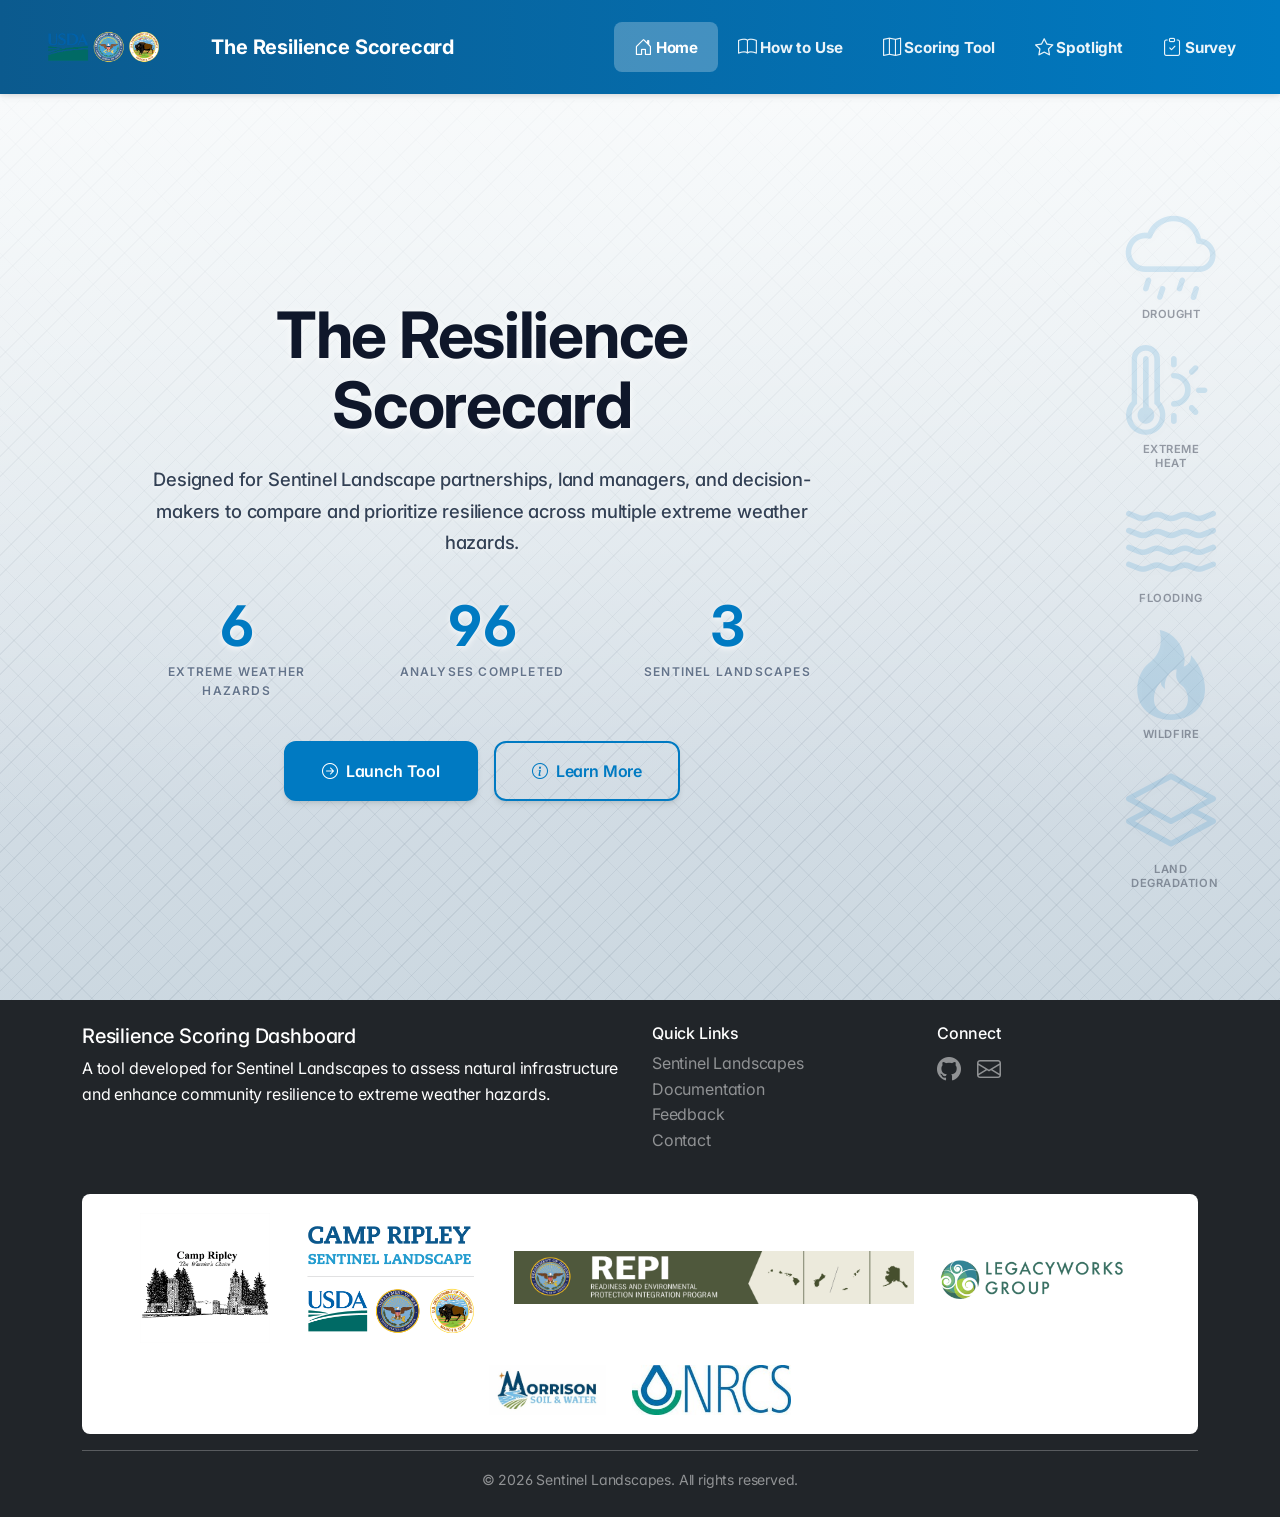
==== commit c21a915d: "Refactor index.html for better structure and clarity Reformatted the description paragraph and updat" ====
--- a/docs/index.html
+++ b/docs/index.html
@@ -135,18 +135,15 @@
     <div class="row">
       <div class="col-lg-6 mb-3 mb-lg-0">
         <h5>Resilience Scoring Dashboard</h5>
-        <p class="mb-0">
-          A tool developed for Sentinel Landscapes to assess natural infrastructure 
-          and enhance community resilience to extreme weather hazards.
-        </p>
+        <p class="mb-0">A tool developed for Sentinel Landscapes to assess natural infrastructure and enhance community resilience to extreme weather hazards.</p>
       </div>
       <div class="col-lg-3 mb-3 mb-lg-0">
         <h6>Quick Links</h6>
         <ul class="list-unstyled">
           <li><a href="https://sentinellandscapes.org" class="text-white-50" target="_blank">Sentinel Landscapes</a></li>
-            <li><a href="how-to.html" class="text-white-50">Documentation</a></li>
-            <li><a href="survey.html" class="text-white-50">Feedback</a></li>
-            <li><a href="contact.html" class="text-white-50">Contact</a></li>
+          <li><a href="how-to.html" class="text-white-50">Documentation</a></li>
+          <li><a href="survey.html" class="text-white-50">Feedback</a></li>
+          <li><a href="contact.html" class="text-white-50">Contact</a></li>
         </ul>
       </div>
       <div class="col-lg-3">
@@ -157,14 +154,20 @@
         </div>
       </div>
     </div>
-    <div class="footer-logos mt-3" aria-label="Partner Logos">
-      <span class="footer-logo-link"><img src="assets/camp_ripley_logo.png" alt="Camp Ripley" class="footer-logo"></span>
-      <span class="footer-logo-link"><img src="assets/SL_Lockups_CampRipley_DOW_stacked_top.png" alt="Camp Ripley Sentinel Landscape Partner Lockup" class="footer-logo"></span>
-      <span class="footer-logo-link"><img src="assets/REPI_logo.png" alt="REPI" class="footer-logo"></span>
-      <span class="footer-logo-link"><img src="assets/lwg_logo.png" alt="Land and Water Group" class="footer-logo"></span>
-      <span class="footer-logo-link"><img src="assets/morrison_logo1.png.jpg" alt="Morrison" class="footer-logo"></span>
-      <span class="footer-logo-link"><img src="assets/nrcs_logo.jpg" alt="NRCS" class="footer-logo"></span>
+
+    <div class="d-flex justify-content-center mt-4">
+      <div class="bg-white rounded-3 p-3 w-100">
+        <div class="d-flex justify-content-center align-items-center gap-3 flex-wrap">
+          <a href="#" class="footer-logo-link"><img src="assets/camp_ripley_logo.png" alt="Camp Ripley" class="footer-logo"></a>
+          <a href="#" class="footer-logo-link"><img src="assets/SL_Lockups_CampRipley_DOW_stacked_top.png" alt="Camp Ripley Sentinel Landscape Partner Lockup" class="footer-logo"></a>
+          <a href="#" class="footer-logo-link"><img src="assets/REPI_logo.png" alt="REPI" class="footer-logo"></a>
+          <a href="#" class="footer-logo-link"><img src="assets/lwg_logo.png" alt="Land and Water Group" class="footer-logo"></a>
+          <a href="#" class="footer-logo-link"><img src="assets/morrison_logo1.png.jpg" alt="Morrison" class="footer-logo"></a>
+          <a href="#" class="footer-logo-link"><img src="assets/nrcs_logo.jpg" alt="NRCS" class="footer-logo"></a>
+        </div>
+      </div>
     </div>
+
     <hr class="my-3 bg-white">
     <div class="text-center text-white-50">
       <small>&copy; 2026 Sentinel Landscapes. All rights reserved.</small>
@@ -175,4 +178,4 @@
 <script src="https://cdn.jsdelivr.net/npm/bootstrap@5.3.3/dist/js/bootstrap.bundle.min.js"></script>
 
 </body>
-</html>+</html>
--- a/docs/style.css
+++ b/docs/style.css
@@ -1,3 +1,24 @@
+/* =========================================================
+   RESILIENCE SCORECARD — MASTER STYLESHEET
+
+   ORGANIZATION
+   01. Design Tokens & Base
+   02. Global Navigation & Progress
+   03. Shared Sections & Components
+   04. Avon Park Storytelling
+   05. Shared Case Study Layout
+   06. Landscape Theme Accents
+   07. How-to / Tool / Survey / Spotlight Pages
+   08. Forms, Tables, Modals & Utilities
+   09. Responsive & Layout Fixes
+   10. Camp Ripley Spotlight
+
+   Cleanup note:
+   - Exact duplicate rules and clearly superseded Camp Ripley rules removed.
+   - Shared base rules are retained where landscape-specific themes intentionally
+     override them on individual case-study pages.
+   ========================================================= */
+
 /* ---------- THEMES (switch by putting class on <body>) ---------- */
 :root {
   /* Original color palette - blue theme */
@@ -25,6 +46,11 @@
 
   /* class-break colors (leave as-is if you like your legend) */
   --c1:#f7efe6; --c2:#f1d5b9; --c3:#e8a870; --c4:#d57b45; --c5:#b4532a;
+
+  /* Layout sizing */
+  --nav-h: 72px;
+  --progress-h: 36px;
+  --page-pad: 16px;
 }
 
 /* ---------- BASE USING TOKENS ---------- */
@@ -43,47 +69,10 @@
 
 /* ---------- NAVIGATION BAR ---------- */
 #mainNav {
-  z-index: 1030;
+  z-index: 2050;
   background: linear-gradient(90deg, #0b5a8e, #007ac2) !important;
   box-shadow: 0 1px 3px 0 rgba(0, 0, 0, 0.1), 0 1px 2px 0 rgba(0, 0, 0, 0.06);
-  padding: 0.875rem 0 !important;
-  backdrop-filter: blur(12px);
-  border-bottom: 1px solid rgba(255, 255, 255, 0.1);
-}
-
-#mainNav .navbar-brand {
-  font-size: 1.25rem !important;
-  font-weight: 600 !important;
-  color: #fff !important;
-  letter-spacing: -0.02em;
-}
-
-#mainNav .navbar-brand .logo-link {
-  display: inline-block;
-  transition: transform 0.2s;
-}
-
-#mainNav .navbar-brand .brand-text-link {
-  color: #fff !important;
-  text-decoration: none;
-  transition: opacity 0.2s;
-  cursor: default;
-  pointer-events: none;
-}
-
-#mainNav .navbar-brand .brand-text-link:hover {
-  opacity: 0.9;
-}
-
-#mainNav .navbar-brand span {
-  color: #fff !important;
-}
-
-#mainNav .navbar-brand img {
-  transition: transform 0.3s cubic-bezier(0.4, 0, 0.2, 1);
-  background: #ffffff;
-  padding: 8px 12px;
-  border-radius: 10px;
+
   box-shadow: 0 2px 4px rgba(0,0,0,0.08), 0 4px 8px rgba(0,0,0,0.04);
 }
 
@@ -217,8 +206,6 @@
 }
 
 .tooltip-inner {
-  background-color: var(--text);
-  font-size: 0.8125rem;
   max-width: 250px;
   text-align: left;
   padding: 0.5rem 0.75rem;
@@ -398,15 +385,371 @@
   counter-reset: process-step;
 }
 
+/* =========================================
+   AVON PARK STORYTELLING LAYOUT
+   ========================================= */
+
+.ap-summary {
+  background: rgba(15, 23, 42, 0.025);
+  border-left: 4px solid rgba(32, 112, 84, 0.35);
+  border-radius: 10px;
+  padding: 1.1rem 1.25rem;
+  margin: 1.25rem 0 1.4rem;
+}
+
+
+/* Landscape navigation */
+
+.ap-ribbon {
+  display: grid;
+  grid-template-columns: repeat(4, minmax(0, 1fr));
+  gap: 0.65rem;
+  margin: 1rem 0 1.8rem;
+}
+
+.ap-ribbon a {
+  display: block;
+  padding: 0.75rem 0.8rem;
+  min-height: 105px;
+  border: 1px solid rgba(15, 23, 42, 0.09);
+  border-radius: 10px;
+  background: #fff;
+  color: inherit;
+  text-decoration: none;
+  transition:
+    transform .15s ease,
+    box-shadow .15s ease,
+    border-color .15s ease;
+}
+
+.ap-ribbon a:hover {
+  transform: translateY(-1px);
+  box-shadow: 0 4px 12px rgba(15, 23, 42, .06);
+  border-color: rgba(15, 23, 42, .16);
+}
+
+.ap-ribbon-icon {
+  display: block;
+  font-size: 1.05rem;
+  margin-bottom: .35rem;
+}
+
+.ap-ribbon strong {
+  display: block;
+  font-size: .94rem;
+  margin-bottom: .15rem;
+}
+
+.ap-ribbon small {
+  display: block;
+  color: #6c757d;
+  font-size: .82rem;
+  line-height: 1.3;
+}
+
+
+/* Story chapters */
+
+.ap-chapter {
+  display: grid;
+  grid-template-columns: 0.95fr 1.05fr;
+  gap: 1.5rem;
+  align-items: center;
+  margin: 2rem 0;
+  scroll-margin-top: 100px;
+}
+
+.ap-chapter.reverse {
+  grid-template-columns: 1.05fr 0.95fr;
+}
+
+.ap-chapter.reverse .ap-chapter-media {
+  order: 2;
+}
+
+.ap-chapter.reverse .ap-chapter-copy {
+  order: 1;
+}
+
+.ap-chapter-media img {
+  width: 100%;
+  height: 270px;
+  object-fit: cover;
+  border-radius: 12px;
+}
+
+.ap-chapter-label {
+  text-transform: uppercase;
+  letter-spacing: .1em;
+  font-size: .68rem;
+  font-weight: 700;
+  color: #6c757d;
+  margin-bottom: .3rem;
+}
+
+.ap-chapter h2 {
+  font-size: 1.45rem;
+  margin-bottom: .65rem;
+}
+
+.ap-chapter p {
+  margin-bottom: .7rem;
+}
+
+.ap-map-link {
+  display: inline-flex;
+  align-items: center;
+  gap: .35rem;
+  font-size: .9rem;
+  font-weight: 600;
+  text-decoration: none;
+  margin-top: .1rem;
+}
+
+
+/* Pressure transition */
+
+.ap-pressure-band {
+  margin: 2.1rem 0;
+  padding: 1.6rem 1.8rem;
+  border-radius: 12px;
+  background: #17221d;
+  color: white;
+}
+
+.ap-pressure-band h2 {
+  font-size: 1.4rem;
+  margin-bottom: .7rem;
+}
+
+.ap-pressure-band p {
+  color: rgba(255, 255, 255, .84);
+  margin-bottom: .7rem;
+}
+
+.ap-pressure-question {
+  font-size: 1.08rem;
+  font-weight: 700;
+  color: white !important;
+  margin: 1rem 0 0;
+}
+
+
+/* Stewardship */
+
+.ap-stewardship {
+  display: grid;
+  grid-template-columns: .9fr 1.1fr;
+  gap: 1.5rem;
+  align-items: center;
+  margin: 2rem 0;
+}
+
+.ap-stewardship-photo img {
+  width: 100%;
+  height: 300px;
+  object-fit: cover;
+  border-radius: 12px;
+}
+
+.ap-stewardship-copy {
+  padding: 0;
+}
+
+.ap-action-grid {
+  display: grid;
+  grid-template-columns: repeat(2, minmax(0, 1fr));
+  gap: .6rem;
+  margin-top: .9rem;
+}
+
+.ap-action {
+  border-left: 3px solid rgba(46, 125, 86, .45);
+  padding: .45rem .65rem;
+  background: rgba(46, 125, 86, .035);
+  font-size: .86rem;
+}
+
+.ap-action strong {
+  display: block;
+  margin-bottom: .1rem;
+}
+
+
+/* Readiness */
+
+.ap-readiness {
+  border-top: 1px solid rgba(15, 23, 42, .08);
+  border-bottom: 1px solid rgba(15, 23, 42, .08);
+  padding: 1.6rem 0;
+  margin: 2rem 0;
+}
+
+
+/* Maps */
+
+.ap-map-section {
+  margin: 2rem 0 1.5rem;
+  scroll-margin-top: 100px;
+}
+
+.ap-map-section .display-6 {
+  font-size: 1.75rem;
+}
+
+.ap-map-grid {
+  display: grid;
+  grid-template-columns: repeat(3, minmax(0, 1fr));
+  gap: .8rem;
+  margin-top: 1rem;
+}
+
+.ap-map-card {
+  overflow: hidden;
+  height: 100%;
+  border: 1px solid rgba(15, 23, 42, .09);
+  border-radius: 12px;
+  background: #fff;
+}
+
+.ap-map-card button {
+  width: 100%;
+}
+
+.ap-map-card img {
+  display: block;
+  width: 100%;
+  height: 180px;
+  object-fit: contain;
+  background: #f6f7f8;
+}
+
+.ap-map-card-body {
+  padding: .8rem;
+}
+
+.ap-map-card-body h3 {
+  font-size: .98rem;
+  margin-bottom: .25rem;
+}
+
+.ap-map-card-body p {
+  margin-bottom: 0;
+  color: #6c757d;
+  font-size: .84rem;
+  line-height: 1.4;
+}
+
+
+/* Closing */
+
+.ap-closing {
+  margin: 2rem 0 1rem;
+  padding: 1.35rem 1.5rem;
+  border-radius: 12px;
+  background: rgba(15, 23, 42, .025);
+  border: 1px solid rgba(15, 23, 42, .06);
+}
+
+.ap-closing h2 {
+  font-size: 1.4rem;
+}
+
+.ap-closing-line {
+  font-size: 1.05rem;
+  font-weight: 700;
+  margin-bottom: 0;
+}
+
+
+/* Sidebar story nav */
+
+.ap-sidebar-nav .list-group-item {
+  padding: .55rem 0;
+  border-left: 0;
+  border-right: 0;
+  font-size: .86rem;
+}
+
+.ap-sidebar-nav .list-group-item:first-child {
+  border-top: 0;
+}
+
+.ap-sidebar-nav .list-group-item:last-child {
+  border-bottom: 0;
+}
+
+
+/* Responsive */
+
+@media (max-width: 991.98px) {
+
+  .ap-ribbon {
+    grid-template-columns: repeat(2, minmax(0, 1fr));
+  }
+
+  .ap-chapter,
+  .ap-chapter.reverse,
+  .ap-stewardship {
+    grid-template-columns: 1fr;
+  }
+
+  .ap-chapter.reverse .ap-chapter-media,
+  .ap-chapter.reverse .ap-chapter-copy {
+    order: initial;
+  }
+
+  .ap-map-grid {
+    grid-template-columns: 1fr;
+  }
+
+  .ap-map-card img {
+    height: auto;
+  }
+}
+
+@media (max-width: 575.98px) {
+
+  .ap-ribbon,
+  .ap-action-grid {
+    grid-template-columns: 1fr;
+  }
+
+  .ap-chapter-media img,
+  .ap-stewardship-photo img {
+    height: 235px;
+  }
+
+  .ap-pressure-band,
+  .ap-closing {
+    padding: 1.15rem;
+  }
+}
+
 /* ---------- Case Study Page Styles ---------- */
+.case-main section {
+  min-height: 0;
+}
+
 .case-hero {
-  background: linear-gradient(180deg, rgba(2,48,86,0.5), rgba(0,122,194,0.35)), url('../assets/campripleyaerial.webp') center/cover no-repeat;
+  background: linear-gradient(180deg, rgba(2,48,86,0.5), rgba(0,122,194,0.35)), url('assets/campripleyaerial.webp') center/cover no-repeat;
   color: #fff;
   border-radius: 12px;
   padding: 2.25rem 1.5rem;
   margin-bottom: 1.75rem;
   box-shadow: 0 8px 20px rgba(3,37,76,0.12);
   border: 1px solid rgba(255,255,255,0.06);
+  position: relative;
+  z-index: 1;
+  max-height: 420px;
+  overflow: hidden;
+}
+
+.case-hero.case-hero-fort-huachuca {
+  background-image: linear-gradient(180deg, rgba(2,48,86,0.52), rgba(0,122,194,0.38)), url('assets/san pedro-3647.jpg');
+  background-position: center, center 62%;
+  background-repeat: no-repeat, no-repeat;
+  background-size: cover, cover;
 }
 .case-hero h1 {
   font-size: 1.6rem;
@@ -464,6 +807,21 @@
 .case-facts li { padding: 0.5rem 0; border-bottom: 1px dashed rgba(15,23,42,0.04); }
 .case-facts li:last-child { border-bottom: none; }
 
+.profile-preview-frame {
+  border: 1px solid rgba(15,23,42,0.08);
+  border-radius: 10px;
+  overflow: hidden;
+  background: linear-gradient(180deg, rgba(2,48,86,0.03), rgba(0,122,194,0.06));
+}
+
+.profile-preview-image {
+  width: 100%;
+  aspect-ratio: 16 / 10;
+  object-fit: contain;
+  object-position: center;
+  display: block;
+}
+
 .case-downloads .btn {
   width: 100%;
   text-align: left;
@@ -476,9 +834,7 @@
 .case-downloads .btn i { opacity: 0.95; }
 
 .case-map-preview {
-  border-radius: 10px;
   overflow: hidden;
-  display: block;
   box-shadow: var(--shadow-sm);
 }
 
@@ -491,25 +847,10 @@
   margin: 1rem 0;
 }
 
-/* Map gallery thumbnails */
-.map-gallery .gallery-thumb img {
-  border: 2px solid rgba(15,23,42,0.04);
-  transition: transform 0.18s ease, box-shadow 0.18s ease;
-}
-.map-gallery .gallery-thumb img:hover {
-  transform: translateY(-4px) scale(1.02);
-  box-shadow: 0 8px 18px rgba(3,37,76,0.08);
-}
+/* Map gallery interaction */
 .map-gallery #mapPreview { cursor: pointer; }
 
 /* Larger preview and modal sizing for maps */
-.case-map-preview {
-  width: 100%;
-  max-height: 580px;
-  object-fit: cover;
-  border-radius: 12px;
-}
-
 .map-gallery .gallery-thumb img {
   border: 2px solid rgba(15,23,42,0.04);
   transition: transform 0.18s ease, box-shadow 0.18s ease;
@@ -626,32 +967,406 @@
   margin-bottom: 0.75rem;
 }
 
-.pdf-list {
-  display: grid;
-  grid-template-columns: repeat(2, minmax(0, 1fr));
-  gap: 0.9rem;
-}
-
-/* Variant: single-column pdf-list (useful for narrow panels) */
-.pdf-list.single-col {
-  grid-template-columns: 1fr;
-}
-
-/* Contact page card adjustments */
-.contact-page .card {
-  /* let cards size naturally to their content */
-  height: auto !important;
-}
-.contact-page .card .card-body h5 {
-  font-size: 1.05rem;
-}
-.contact-page .card .card-body .small,
-.contact-page .card .card-body p.small {
+/* =========================================================
+   FOOTER
+   ========================================================= */
+
+.site-footer {
+  background: #212529;
+  color: #ffffff;
+  padding: 2.25rem 0 1.25rem;
+}
+
+
+/* =========================================================
+   FOOTER TOP
+   ========================================================= */
+
+.footer-top {
+  align-items: flex-start;
+}
+
+.footer-title {
+  margin-bottom: 0.4rem;
+  color: #ffffff;
+  font-size: 1.15rem;
+  font-weight: 700;
+}
+
+.footer-description {
+  max-width: 590px;
+  color: rgba(255, 255, 255, 0.88);
   font-size: 0.95rem;
-}
-.contact-page .card .btn-sm {
-  font-size: 0.85rem;
-}
+  line-height: 1.6;
+}
+
+.footer-heading {
+  margin-bottom: 0.45rem;
+  color: #ffffff;
+  font-size: 0.95rem;
+  font-weight: 700;
+}
+
+
+/* =========================================================
+   FOOTER LINKS
+   ========================================================= */
+
+.footer-links li {
+  margin-bottom: 0.12rem;
+}
+
+.footer-links a {
+  color: rgba(255, 255, 255, 0.58);
+  text-decoration: none;
+  font-size: 0.95rem;
+  transition: color 0.18s ease;
+}
+
+.footer-links a:hover,
+.footer-links a:focus {
+  color: #ffffff;
+}
+
+
+/* =========================================================
+   SOCIAL LINKS
+   ========================================================= */
+
+.footer-socials {
+  display: flex;
+  align-items: center;
+  gap: 1rem;
+}
+
+.footer-socials a {
+  display: inline-flex;
+  align-items: center;
+  justify-content: center;
+
+  color: rgba(255, 255, 255, 0.62);
+  text-decoration: none;
+
+  font-size: 1.35rem;
+
+  transition:
+    color 0.18s ease,
+    transform 0.18s ease;
+}
+
+.footer-socials a:hover,
+.footer-socials a:focus {
+  color: #ffffff;
+  transform: translateY(-1px);
+}
+
+
+/* =========================================================
+   PARTNER LOCKUP
+   ========================================================= */
+
+.partner-lockup {
+  width: min(100%, 1050px);
+  margin: 2rem auto 0;
+  padding: 1.25rem 2rem 1.4rem;
+
+  background: #ffffff;
+  border-radius: 10px;
+
+  box-shadow:
+    0 4px 16px rgba(0, 0, 0, 0.08);
+}
+
+
+/* Small label above logos */
+
+.partner-label {
+  margin-bottom: 1rem;
+
+  color: #64748b;
+
+  text-align: center;
+  text-transform: uppercase;
+
+  font-size: 0.72rem;
+  font-weight: 700;
+  letter-spacing: 0.1em;
+}
+
+
+/* =========================================================
+   PARTNER ROWS
+   ========================================================= */
+
+.partner-lockup-row {
+  display: flex;
+  align-items: center;
+  justify-content: center;
+
+  gap: 2.75rem;
+
+  width: 100%;
+}
+
+.partner-lockup-row-secondary {
+  margin-top: 1.15rem;
+  gap: 3.25rem;
+}
+
+
+/* =========================================================
+   INDIVIDUAL PARTNER LOGOS
+   ========================================================= */
+
+.partner-brand {
+  display: flex;
+  align-items: center;
+  justify-content: center;
+
+  flex: 0 0 auto;
+}
+
+.partner-brand img {
+  display: block;
+
+  width: auto;
+  height: auto;
+
+  object-fit: contain;
+}
+
+
+/* ---------------------------------------------------------
+   First row
+   --------------------------------------------------------- */
+
+.partner-brand-camp img {
+  max-width: 95px;
+  max-height: 56px;
+}
+
+.partner-brand-sentinel img {
+  max-width: 175px;
+  max-height: 68px;
+}
+
+.partner-brand-repi img {
+  max-width: 285px;
+  max-height: 58px;
+}
+
+
+/* ---------------------------------------------------------
+   Second row
+   --------------------------------------------------------- */
+
+.partner-brand-lwg img {
+  max-width: 145px;
+  max-height: 44px;
+}
+
+.partner-brand-morrison img {
+  max-width: 135px;
+  max-height: 44px;
+}
+
+.partner-brand-nrcs img {
+  max-width: 145px;
+  max-height: 48px;
+}
+
+
+/* =========================================================
+   FOOTER BOTTOM
+   ========================================================= */
+
+.footer-bottom {
+  margin-top: 1.25rem;
+  padding-top: 1rem;
+
+  border-top: 1px solid rgba(255, 255, 255, 0.20);
+
+  color: rgba(255, 255, 255, 0.55);
+  text-align: center;
+  font-size: 0.88rem;
+}
+
+
+/* =========================================================
+   TABLET
+   ========================================================= */
+
+@media (max-width: 900px) {
+
+  .partner-lockup {
+    padding: 1.2rem 1.5rem 1.35rem;
+  }
+
+  .partner-lockup-row {
+    gap: 1.5rem;
+  }
+
+  .partner-lockup-row-secondary {
+    gap: 2rem;
+  }
+
+  .partner-brand-camp img {
+    max-width: 78px;
+  }
+
+  .partner-brand-sentinel img {
+    max-width: 145px;
+  }
+
+  .partner-brand-repi img {
+    max-width: 225px;
+  }
+
+  .partner-brand-lwg img {
+    max-width: 120px;
+  }
+
+  .partner-brand-morrison img {
+    max-width: 115px;
+  }
+
+  .partner-brand-nrcs img {
+    max-width: 120px;
+  }
+}
+
+
+/* =========================================================
+   MOBILE
+   ========================================================= */
+
+@media (max-width: 600px) {
+
+  .site-footer {
+    padding-top: 1.75rem;
+  }
+
+.partner-lockup {
+  padding: 1.15rem 2rem 1.2rem;
+}
+  .partner-lockup-row {
+    flex-wrap: wrap;
+    gap: 1rem 1.5rem;
+  }
+
+.partner-lockup-row-secondary {
+  margin-top: 0.85rem;
+}
+
+/* Camp Ripley */
+.partner-brand-camp img {
+  max-width: 110px;
+  max-height: 62px;
+}
+
+/* Camp Ripley Sentinel Landscape */
+.partner-brand-sentinel img {
+  max-width: 195px;
+  max-height: 72px;
+}
+
+/* NRCS */
+.partner-brand-nrcs img {
+  max-width: 130px;
+  max-height: 44px;
+}
+}
+
+/* =========================================
+   SPOTLIGHT PAGE OVERRIDES (per-page accents)
+   Consolidated overrides previously embedded in individual spotlight HTML files.
+   ========================================= */
+
+/* Avon Park (swamp green) */
+.case-hero-avon-park { --accent-rgb: 46,125,86; position: relative; }
+
+/* show-rainbow preview crop */
+img.show-rainbow {
+  height: 320px;
+  object-fit: cover;
+  object-position: 50% 45%;
+}
+@media (max-width: 575.98px) {
+  img.show-rainbow { height: 220px; object-position: 50% 40%; }
+}
+
+.case-hero-avon-park::after {
+  content: ""; position: absolute; inset: 0; border-radius: 18px; pointer-events: none; background: linear-gradient(90deg, rgba(var(--accent-rgb), .04), rgba(10,35,28,0.16));
+}
+
+.case-theme-avon .ap-ribbon a { border-color: rgba(var(--accent-rgb), .10); background: rgba(var(--accent-rgb), .02); }
+.case-theme-avon .ap-ribbon a:hover { box-shadow: 0 8px 22px rgba(var(--accent-rgb), .18); border-color: rgba(var(--accent-rgb), .28); background: rgba(var(--accent-rgb), .06); }
+.case-theme-avon .ap-ribbon-icon { color: rgb(var(--accent-rgb)); }
+.case-theme-avon .ap-map-link { color: rgba(var(--accent-rgb), .95); }
+.case-theme-avon .ap-map-link:hover { color: rgba(var(--accent-rgb), 1); text-decoration: underline; }
+.case-theme-avon .ap-summary { border-left: 4px solid rgba(var(--accent-rgb), .12); }
+.case-theme-avon .case-sidebar .btn-primary, .case-theme-avon .case-sidebar .btn-primary:hover { background-color: rgb(var(--accent-rgb)); border-color: rgb(var(--accent-rgb)); }
+.case-theme-avon .case-sidebar .btn-outline-primary { color: rgb(var(--accent-rgb)); border-color: rgba(var(--accent-rgb), .45); }
+.case-theme-avon .case-main .metric-card .value { color: rgb(var(--accent-rgb)); }
+.case-theme-avon .case-downloads .panel-header { border-left: 4px solid rgba(var(--accent-rgb), .9); padding-left: .75rem; }
+.case-theme-avon .section-sep { border-top: 1px solid rgba(var(--accent-rgb), .18); margin: 1.25rem 0; }
+
+/* Fort Huachuca (desert orange/tan) */
+.case-hero-fort-huachuca { position: relative; --accent-rgb: 217,117,0; }
+.map-ref-chip { display: inline-block; margin-left: 0.25rem; padding: 0.12rem 0.45rem; border-radius: 999px; font-size: 0.82rem; font-weight: 600; line-height: 1.25; border: 1px solid transparent; white-space: nowrap; }
+.map-ref-drought { background: #fef3c7; color: #92400e; border-color: #fcd34d; }
+.map-ref-heat { background: #ffedd5; color: #9a3412; border-color: #fdba74; }
+.map-ref-wildfire { background: #fee2e2; color: #991b1b; border-color: #fca5a5; }
+.case-hero-fort-huachuca .map-ref-general { background: rgba(var(--accent-rgb), .08); color: rgba(var(--accent-rgb), .95); border-color: rgba(var(--accent-rgb), .35); }
+.case-hero-fort-huachuca .section-sep { border-top: 1px solid rgba(var(--accent-rgb), .18); margin: 1.25rem 0; }
+.case-theme-huachuca .case-sidebar .btn-primary { background-color: rgb(var(--accent-rgb)); border-color: rgba(var(--accent-rgb), .95); }
+.case-theme-huachuca .case-sidebar .btn-primary:hover { background-color: rgb(var(--accent-rgb)); }
+.case-theme-huachuca .case-sidebar .btn-outline-primary { color: rgb(var(--accent-rgb)); border-color: rgba(var(--accent-rgb), .6); }
+.case-hero-fort-huachuca::after { content: ""; position: absolute; inset: 0; border-radius: 0; pointer-events: none; background: linear-gradient(90deg, rgba(var(--accent-rgb), .06), rgba(16,43,32,0.08)); }
+.case-theme-huachuca .exec-summary { border-left: 4px solid rgba(var(--accent-rgb), .12); background: rgba(var(--accent-rgb), .02); }
+.case-theme-huachuca .case-main .metric-card .value { color: rgb(var(--accent-rgb)); }
+
+/* Fort Huachuca map-card styles (scoped) */
+.case-theme-huachuca .map-card {
+  border: 1px solid rgba(15, 23, 42, 0.12);
+  border-radius: 14px;
+  overflow: hidden;
+  background: #ffffff;
+  box-shadow: 0 8px 20px rgba(15, 23, 42, 0.06);
+  height: 100%;
+}
+
+.case-theme-huachuca .map-card-top {
+  min-height: 110px;
+  padding: 1rem;
+  display: flex;
+  align-items: center;
+  justify-content: space-between;
+  gap: 0.75rem;
+}
+
+.case-theme-huachuca .map-card-top h6 { margin: 0; font-size: 1.05rem; line-height: 1.3; }
+
+.case-theme-huachuca .map-card-icon { font-size: 1.4rem; opacity: 0.9; flex-shrink: 0; }
+
+.case-theme-huachuca .map-card-body { padding: 1rem; }
+.case-theme-huachuca .map-card-body p { margin-bottom: 0.8rem; }
+
+.case-theme-huachuca .map-card-drought .map-card-top {
+  background: linear-gradient(145deg, #fef3c7 0%, #fde68a 100%);
+  color: #78350f;
+}
+.case-theme-huachuca .map-card-heat .map-card-top {
+  background: linear-gradient(145deg, #ffedd5 0%, #fdba74 100%);
+  color: #7c2d12;
+}
+.case-theme-huachuca .map-card-wildfire .map-card-top {
+  background: linear-gradient(145deg, #fee2e2 0%, #fca5a5 100%);
+  color: #7f1d1d;
+}
+
+.case-theme-huachuca .map-open-btn { font-weight: 600; }
+
 
 .pdf-link {
   display: flex;
@@ -969,6 +1684,159 @@
 
 section.section-spotlight {
   background: #fff;
+}
+
+/* =========================================================
+   CASE STUDY COLOR THEMES
+   Individual landscape identity while preserving the
+   Resilience Scorecard's overall blue site branding.
+   ========================================================= */
+
+/* ---------- Avon Park: Wetland / Cypress Green ---------- */
+
+body.case-theme-avon {
+  --case-primary: #3f6b4f;
+  --case-dark: #294a38;
+  --case-light: #e7efe8;
+  --case-soft: #f3f7f3;
+  --case-rgb: 63, 107, 79;
+}
+
+
+/* ---------- Fort Huachuca: Desert / Terracotta ---------- */
+
+body.case-theme-huachuca {
+  --case-primary: #b86832;
+  --case-dark: #82451f;
+  --case-light: #f3e2d2;
+  --case-soft: #faf5ef;
+  --case-rgb: 184, 104, 50;
+}
+
+
+/* =========================================================
+   SHARED CASE STUDY ACCENTS
+   These automatically inherit the landscape theme above.
+   ========================================================= */
+
+
+/* Primary buttons */
+
+body[class*="case-theme-"] .case-content .btn-primary {
+  background: var(--case-primary) !important;
+  border-color: var(--case-primary) !important;
+  color: #fff !important;
+}
+
+body[class*="case-theme-"] .case-content .btn-primary:hover,
+body[class*="case-theme-"] .case-content .btn-primary:focus {
+  background: var(--case-dark) !important;
+  border-color: var(--case-dark) !important;
+}
+
+
+/* Outline buttons */
+
+body[class*="case-theme-"] .case-content .btn-outline-primary {
+  color: var(--case-primary) !important;
+  border-color: var(--case-primary) !important;
+  background: transparent;
+}
+
+body[class*="case-theme-"] .case-content .btn-outline-primary:hover,
+body[class*="case-theme-"] .case-content .btn-outline-primary:focus {
+  background: var(--case-primary) !important;
+  border-color: var(--case-primary) !important;
+  color: #fff !important;
+}
+
+
+/* Narrative links */
+
+body[class*="case-theme-"] .case-content a:not(.btn):not(.list-group-item) {
+  color: var(--case-primary);
+}
+
+body[class*="case-theme-"] .case-content a:not(.btn):not(.list-group-item):hover {
+  color: var(--case-dark);
+}
+
+
+/* Executive summary accent */
+
+body[class*="case-theme-"] .exec-summary,
+body[class*="case-theme-"] .ap-summary {
+  border-left-color: var(--case-primary);
+  background: var(--case-soft);
+}
+
+
+/* Sidebar navigation */
+
+body[class*="case-theme-"] .case-sidebar .list-group-item:hover {
+  color: var(--case-primary);
+  background: var(--case-soft);
+}
+
+body[class*="case-theme-"] .case-sidebar .list-group-item.active {
+  color: #fff;
+  background: var(--case-primary);
+  border-color: var(--case-primary);
+}
+
+
+/* Profile preview */
+
+body[class*="case-theme-"] .profile-preview-frame {
+  background: linear-gradient(
+    180deg,
+    rgba(var(--case-rgb), 0.025),
+    rgba(var(--case-rgb), 0.08)
+  );
+}
+
+
+/* Section separators */
+
+body[class*="case-theme-"] .section-sep {
+  background: linear-gradient(
+    90deg,
+    var(--case-dark),
+    var(--case-primary)
+  );
+}
+
+
+/* Metric values */
+
+body[class*="case-theme-"] .metric-card .value {
+  color: var(--case-primary);
+}
+
+
+/* Map links */
+
+body[class*="case-theme-"] .ap-map-link {
+  color: var(--case-primary);
+}
+
+body[class*="case-theme-"] .ap-map-link:hover {
+  color: var(--case-dark);
+}
+
+
+/* Map card hover */
+
+body[class*="case-theme-"] .ap-map-card {
+  transition: transform .2s ease,
+              box-shadow .2s ease,
+              border-color .2s ease;
+}
+
+body[class*="case-theme-"] .ap-map-card:hover {
+  transform: translateY(-2px);
+  border-color: rgba(var(--case-rgb), .35);
+  box-shadow: 0 8px 20px rgba(var(--case-rgb), .10);
 }
 
 /* ---------- INTRO SECTION ---------- */
@@ -1614,7 +2482,6 @@
 }
 
 
-
 /* ---------- SURVEY SECTION ---------- */
 .section-survey .form-label {
   color: var(--text);
@@ -1932,10 +2799,10 @@
 .table .selected { background: var(--primary); color: #fff; }
 .table .selected:hover { background: var(--primary-hover); color: #fff; }
 /* Smaller text for dense tables */
-.table-sm th, .table-sm td { padding: .3rem; font-size: .85rem; }
+
 /* Highlight selected row */
-.table .selected { background: var(--primary); color: #fff; }
-.table .selected:hover { background: var(--primary-hover); color: #fff; }
+
+
 /* Form elements */
 .form-control, .form-select { border: 1px solid var(--border); border-radius  : 6px; }
 .form-control:focus, .form-select:focus { box-shadow: 0 0 0 .2rem color-mix(in srgb, var(--primary) 35%, transparent); border-color: var(--primary); }
@@ -1984,13 +2851,13 @@
 .modal { overflow: visible; }
 /* Fix for Bootstrap 5 tooltips in modals */
 /* From https://stackoverflow.com/a/59636176 */
-.modal { overflow: visible; }
+
 /* Fix for Bootstrap 5 popovers in modals */
 /* From https://stackoverflow.com/a/59636176 */
-.modal { overflow: visible; }
+
 /* Fix for Bootstrap 5 popovers in modals */
 /* From https://stackoverflow.com/a/59636176 */
-.modal { overflow: visible; }
+
 /* ---------- IGNORE ---------- */
 /* Temporary fix for overlapping scrollbars in Chrome */
 /* From https://stackoverflow.com/a/47602883 */
@@ -2000,13 +2867,13 @@
 body::-webkit-scrollbar-thumb:hover { background-color: rgba(0,0,0,.2); }
 /* Fix for Bootstrap 5 dropdowns in modals */
 /* From https://stackoverflow.com/a/59636176 */
-.modal { overflow: visible; }
+
 /* Fix for Bootstrap 5 tooltips in modals */
 /* From https://stackoverflow.com/a/59636176 */
-.modal { overflow: visible; }
+
 /* Fix for Bootstrap 5 popovers in modals */
 /* From https://stackoverflow.com/a/59636176 */
-.modal { overflow: visible; }
+
 /* ---------- END IGNORE ---------- */  
 
 /* ---------- SPOTLIGHT PAGE STYLES ---------- */
@@ -2441,3 +3308,410 @@
   .case-map-preview{ max-height: 140px; }
 }
 
+/* =========================================================
+   10. CAMP RIPLEY SPOTLIGHT
+   Cool northern / water / forest blue identity
+   ========================================================= */
+
+body.case-theme-campripley {
+  --cr-blue: #0b6f9f;
+  --cr-blue-dark: #07577d;
+  --cr-blue-deep: #064966;
+  --cr-blue-light: #eaf4f8;
+  --cr-blue-soft: #f5f9fb;
+  --cr-blue-rgb: 11, 111, 159;
+  --cr-slate: #4f6878;
+  --case-text: #2f3f4f;
+
+  /* Populate the shared case-theme tokens for Camp Ripley. */
+  --case-primary: var(--cr-blue);
+  --case-dark: var(--cr-blue-dark);
+  --case-light: var(--cr-blue-light);
+  --case-soft: var(--cr-blue-soft);
+  --case-rgb: var(--cr-blue-rgb);
+}
+
+
+/* ---------- Main content ---------- */
+
+.case-theme-campripley .case-main {
+  border: 1px solid rgba(var(--cr-blue-rgb), 0.08);
+  box-shadow: 0 4px 18px rgba(15, 23, 42, 0.045);
+}
+
+.case-theme-campripley .case-main p,
+.case-theme-campripley .case-main li {
+  color: var(--case-text);
+}
+
+
+/* ---------- Hero ---------- */
+
+.case-theme-campripley .case-hero-camp-ripley {
+  position: relative;
+  background:
+    linear-gradient(
+      90deg,
+      rgba(6, 73, 102, 0.76) 0%,
+      rgba(11, 111, 159, 0.48) 55%,
+      rgba(11, 111, 159, 0.20) 100%
+    ),
+    url('assets/campripleyaerial.webp') center / cover no-repeat;
+  border: 1px solid rgba(var(--cr-blue-rgb), 0.15);
+  box-shadow: 0 8px 22px rgba(7, 87, 125, 0.12);
+}
+
+.case-theme-campripley .case-hero-camp-ripley::after {
+  display: none;
+}
+
+.case-theme-campripley .case-hero h1 {
+  text-shadow: 0 1px 4px rgba(0, 0, 0, 0.18);
+}
+
+
+/* ---------- Executive summary + technical details ---------- */
+
+.case-theme-campripley .exec-summary,
+.case-theme-campripley .methods-brief {
+  background: var(--cr-blue-soft) !important;
+  border: 1px solid rgba(var(--cr-blue-rgb), 0.13) !important;
+  border-left: 3px solid var(--cr-blue) !important;
+  border-radius: 10px !important;
+  padding: 1rem 1.1rem !important;
+  color: var(--case-text);
+}
+
+.case-theme-campripley .exec-summary {
+  margin: 1rem 0 1.1rem;
+}
+
+.case-theme-campripley .methods-brief {
+  margin-top: 1rem;
+}
+
+.case-theme-campripley .exec-summary > strong,
+.case-theme-campripley .methods-brief > strong {
+  color: var(--cr-blue-dark);
+  font-weight: 700;
+}
+
+
+/* ---------- Metric cards ---------- */
+
+.case-theme-campripley .metrics-grid {
+  gap: 0.8rem;
+  margin: 1rem 0 1.4rem;
+}
+
+.case-theme-campripley .metric-card {
+  position: relative;
+  overflow: hidden;
+  padding: 0.95rem 0.75rem;
+  background: #ffffff;
+  border: 1px solid rgba(var(--cr-blue-rgb), 0.12);
+  border-radius: 10px;
+  box-shadow: 0 2px 8px rgba(15, 23, 42, 0.035);
+}
+
+.case-theme-campripley .metric-card::before {
+  content: "";
+  position: absolute;
+  inset: 0 0 auto;
+  height: 3px;
+  background: var(--cr-blue);
+}
+
+.case-theme-campripley .metric-card .value {
+  color: var(--cr-blue-dark);
+  font-size: 1.35rem;
+  font-weight: 700;
+}
+
+.case-theme-campripley .metric-card .label {
+  color: var(--cr-slate);
+}
+
+
+/* ---------- Narrative headings + links ---------- */
+
+.case-theme-campripley .case-main h4,
+.case-theme-campripley .case-main h5 {
+  color: var(--cr-blue-dark);
+  font-weight: 650;
+}
+
+.case-theme-campripley .case-main h5 {
+  font-size: 1.15rem;
+}
+
+.case-theme-campripley .case-main a:not(.btn) {
+  color: var(--cr-blue);
+  text-decoration-color: rgba(var(--cr-blue-rgb), 0.35);
+  text-underline-offset: 2px;
+}
+
+.case-theme-campripley .case-main a:not(.btn):hover {
+  color: var(--cr-blue-dark);
+  text-decoration-color: var(--cr-blue-dark);
+}
+
+
+/* ---------- Three-dot section divider ---------- */
+
+.case-theme-campripley .section-divider {
+  display: flex;
+  justify-content: center;
+  align-items: center;
+  width: 100%;
+  height: auto;
+  margin: 1.7rem 0 1.35rem;
+  background: none;
+  border: 0;
+}
+
+.case-theme-campripley .section-divider::before {
+  content: "•  •  •";
+  color: var(--cr-blue);
+  font-size: 1.15rem;
+  line-height: 1;
+  letter-spacing: 4px;
+}
+
+
+/* ---------- Final takeaway ---------- */
+
+.case-theme-campripley #what-this-means + p {
+  background: var(--cr-blue-soft);
+  border-left: 3px solid var(--cr-blue);
+  border-radius: 8px;
+  padding: 0.9rem 1rem;
+  color: var(--case-text) !important;
+}
+
+
+/* ---------- Sidebar cards ---------- */
+
+.case-theme-campripley .case-sidebar .card {
+  border: 1px solid rgba(var(--cr-blue-rgb), 0.10);
+  box-shadow: 0 3px 12px rgba(15, 23, 42, 0.045);
+  overflow: hidden;
+}
+
+.case-theme-campripley .case-sidebar .card-title {
+  color: var(--cr-blue-dark);
+  font-weight: 650;
+}
+
+
+/* ---------- Landscape profile ---------- */
+
+.case-theme-campripley .profile-card .card-title {
+  color: var(--cr-blue-dark);
+  font-weight: 700;
+}
+
+.case-theme-campripley .profile-card .profile-preview-frame {
+  margin: 0.9rem 0 1rem;
+  overflow: hidden;
+  background: rgba(var(--cr-blue-rgb), 0.025);
+  border: 1px solid rgba(var(--cr-blue-rgb), 0.16);
+  border-radius: 10px;
+}
+
+.case-theme-campripley .profile-card .profile-actions {
+  display: flex;
+  flex-direction: column;
+  gap: 0.45rem;
+}
+
+.case-theme-campripley .profile-card .profile-actions .btn {
+  width: 100%;
+  margin: 0 !important;
+  padding: 0.42rem 0.7rem;
+  border-radius: 5px;
+  font-size: 0.9rem;
+  line-height: 1.2;
+  font-weight: 500;
+  box-shadow: none !important;
+}
+
+.case-theme-campripley .profile-card .profile-actions .btn-outline-primary {
+  background: #ffffff !important;
+  border: 1px solid var(--cr-blue) !important;
+  color: var(--cr-blue) !important;
+}
+
+.case-theme-campripley .profile-card .profile-actions .btn-outline-primary i {
+  color: var(--cr-blue) !important;
+}
+
+.case-theme-campripley .profile-card .profile-actions .btn-outline-primary:hover,
+.case-theme-campripley .profile-card .profile-actions .btn-outline-primary:focus {
+  background: var(--cr-blue-soft) !important;
+  border-color: var(--cr-blue-dark) !important;
+  color: var(--cr-blue-dark) !important;
+  transform: none;
+}
+
+.case-theme-campripley .profile-card .profile-actions .btn-primary {
+  background: var(--cr-blue) !important;
+  border: 1px solid var(--cr-blue) !important;
+  color: #ffffff !important;
+  font-weight: 600;
+}
+
+.case-theme-campripley .profile-card .profile-actions .btn-primary i {
+  color: #ffffff !important;
+}
+
+.case-theme-campripley .profile-card .profile-actions .btn-primary:hover,
+.case-theme-campripley .profile-card .profile-actions .btn-primary:focus {
+  background: var(--cr-blue-dark) !important;
+  border-color: var(--cr-blue-dark) !important;
+  color: #ffffff !important;
+  transform: none;
+}
+
+
+/* ---------- Story navigation ---------- */
+
+.case-theme-campripley .ap-sidebar-nav .list-group-item {
+  color: #334155;
+  transition:
+    color 0.15s ease,
+    background-color 0.15s ease,
+    padding-left 0.15s ease;
+}
+
+.case-theme-campripley .ap-sidebar-nav .list-group-item i {
+  color: var(--cr-blue);
+}
+
+.case-theme-campripley .ap-sidebar-nav .list-group-item:hover {
+  color: var(--cr-blue-dark);
+  background: var(--cr-blue-soft);
+  padding-left: 0.35rem;
+}
+
+
+/* ---------- Key facts ---------- */
+
+.case-theme-campripley .case-facts strong {
+  color: var(--cr-blue-dark);
+}
+
+.case-theme-campripley .case-facts li {
+  border-bottom-color: rgba(var(--cr-blue-rgb), 0.09);
+}
+
+
+/* ---------- Shared Camp Ripley buttons ---------- */
+
+.case-theme-campripley .case-content .btn-primary {
+  background: var(--cr-blue) !important;
+  border-color: var(--cr-blue) !important;
+  color: #ffffff !important;
+  box-shadow: none !important;
+}
+
+.case-theme-campripley .case-content .btn-primary:hover,
+.case-theme-campripley .case-content .btn-primary:focus {
+  background: var(--cr-blue-dark) !important;
+  border-color: var(--cr-blue-dark) !important;
+  transform: translateY(-1px);
+}
+
+.case-theme-campripley .case-content .btn-outline-primary {
+  color: var(--cr-blue-dark) !important;
+  border-color: rgba(var(--cr-blue-rgb), 0.55) !important;
+  background: #ffffff !important;
+}
+
+.case-theme-campripley .case-content .btn-outline-primary:hover,
+.case-theme-campripley .case-content .btn-outline-primary:focus {
+  color: #ffffff !important;
+  background: var(--cr-blue) !important;
+  border-color: var(--cr-blue) !important;
+}
+
+
+/* ---------- Downloads ---------- */
+
+.case-theme-campripley .case-downloads {
+  padding: 1.35rem;
+  background: linear-gradient(145deg, #ffffff 0%, var(--cr-blue-soft) 100%);
+  border: 1px solid rgba(var(--cr-blue-rgb), 0.11);
+  border-radius: 12px;
+  box-shadow: 0 5px 18px rgba(7, 87, 125, 0.07);
+}
+
+.case-theme-campripley .case-downloads::before {
+  background:
+    radial-gradient(
+      circle at top right,
+      rgba(var(--cr-blue-rgb), 0.09),
+      transparent 55%
+    );
+}
+
+.case-theme-campripley .case-downloads .panel-header {
+  margin-bottom: 0.9rem;
+  padding-left: 0.7rem;
+  border-left: 3px solid var(--cr-blue);
+}
+
+.case-theme-campripley .case-downloads .panel-header strong {
+  color: var(--cr-blue-dark);
+}
+
+.case-theme-campripley .case-downloads .btn {
+  padding: 0.58rem 0.8rem;
+  border-radius: 8px;
+  font-size: 0.9rem;
+  box-shadow: none !important;
+}
+
+.case-theme-campripley .case-downloads .btn.btn-primary {
+  background: var(--cr-blue) !important;
+}
+
+.case-theme-campripley .case-downloads .btn.btn-primary:hover {
+  background: var(--cr-blue-dark) !important;
+}
+
+
+/* ---------- Map gallery + intro image ---------- */
+
+.case-theme-campripley .map-gallery .gallery-thumb img {
+  border: 1px solid rgba(var(--cr-blue-rgb), 0.13);
+  border-radius: 8px;
+  transition:
+    transform 0.18s ease,
+    box-shadow 0.18s ease,
+    border-color 0.18s ease;
+}
+
+.case-theme-campripley .map-gallery .gallery-thumb img:hover {
+  transform: translateY(-3px);
+  border-color: rgba(var(--cr-blue-rgb), 0.45);
+  box-shadow: 0 7px 18px rgba(var(--cr-blue-rgb), 0.12);
+}
+
+.case-theme-campripley #mapPreview {
+  border: 1px solid rgba(var(--cr-blue-rgb), 0.10);
+  box-shadow: 0 4px 14px rgba(15, 23, 42, 0.05);
+}
+
+
+/* ---------- Camp Ripley responsive ---------- */
+
+@media (max-width: 767.98px) {
+  .case-theme-campripley .metrics-grid {
+    grid-template-columns: repeat(2, 1fr);
+  }
+
+  .case-theme-campripley .case-downloads {
+    padding: 1rem;
+  }
+}
